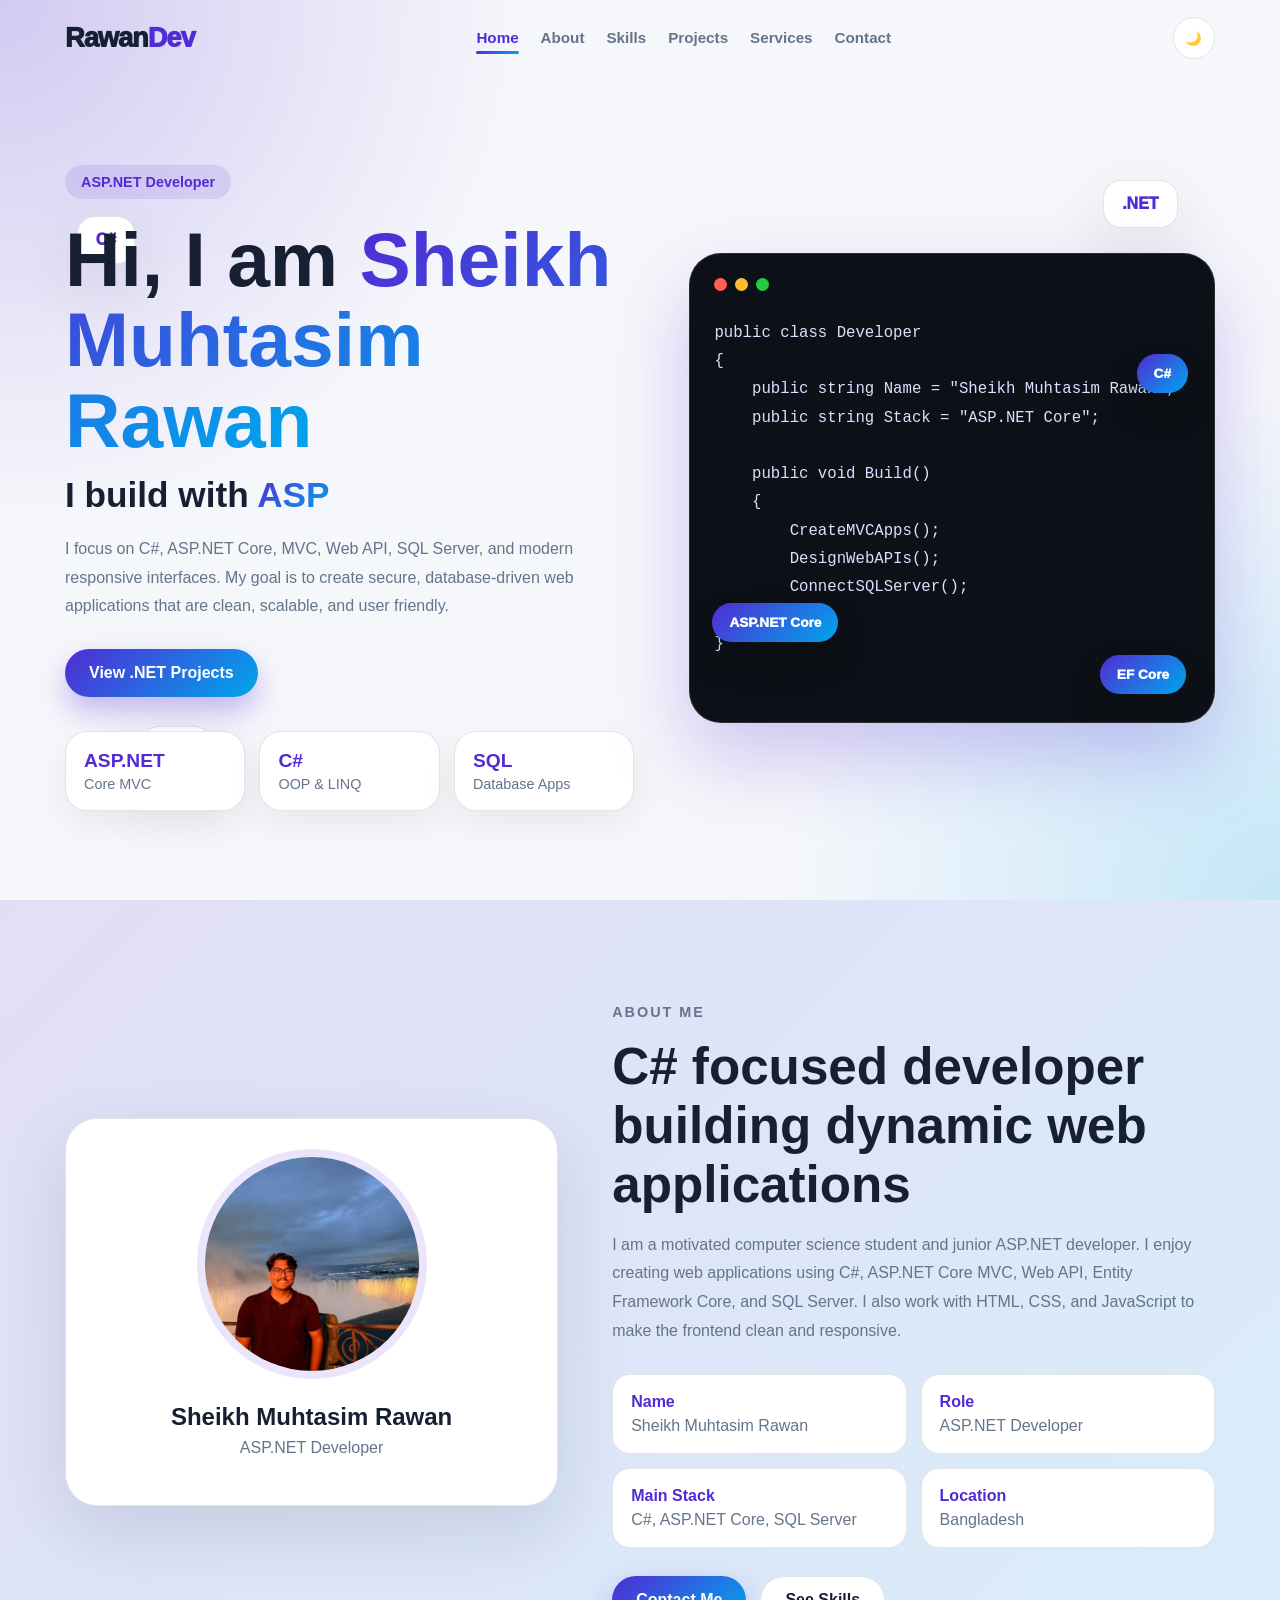
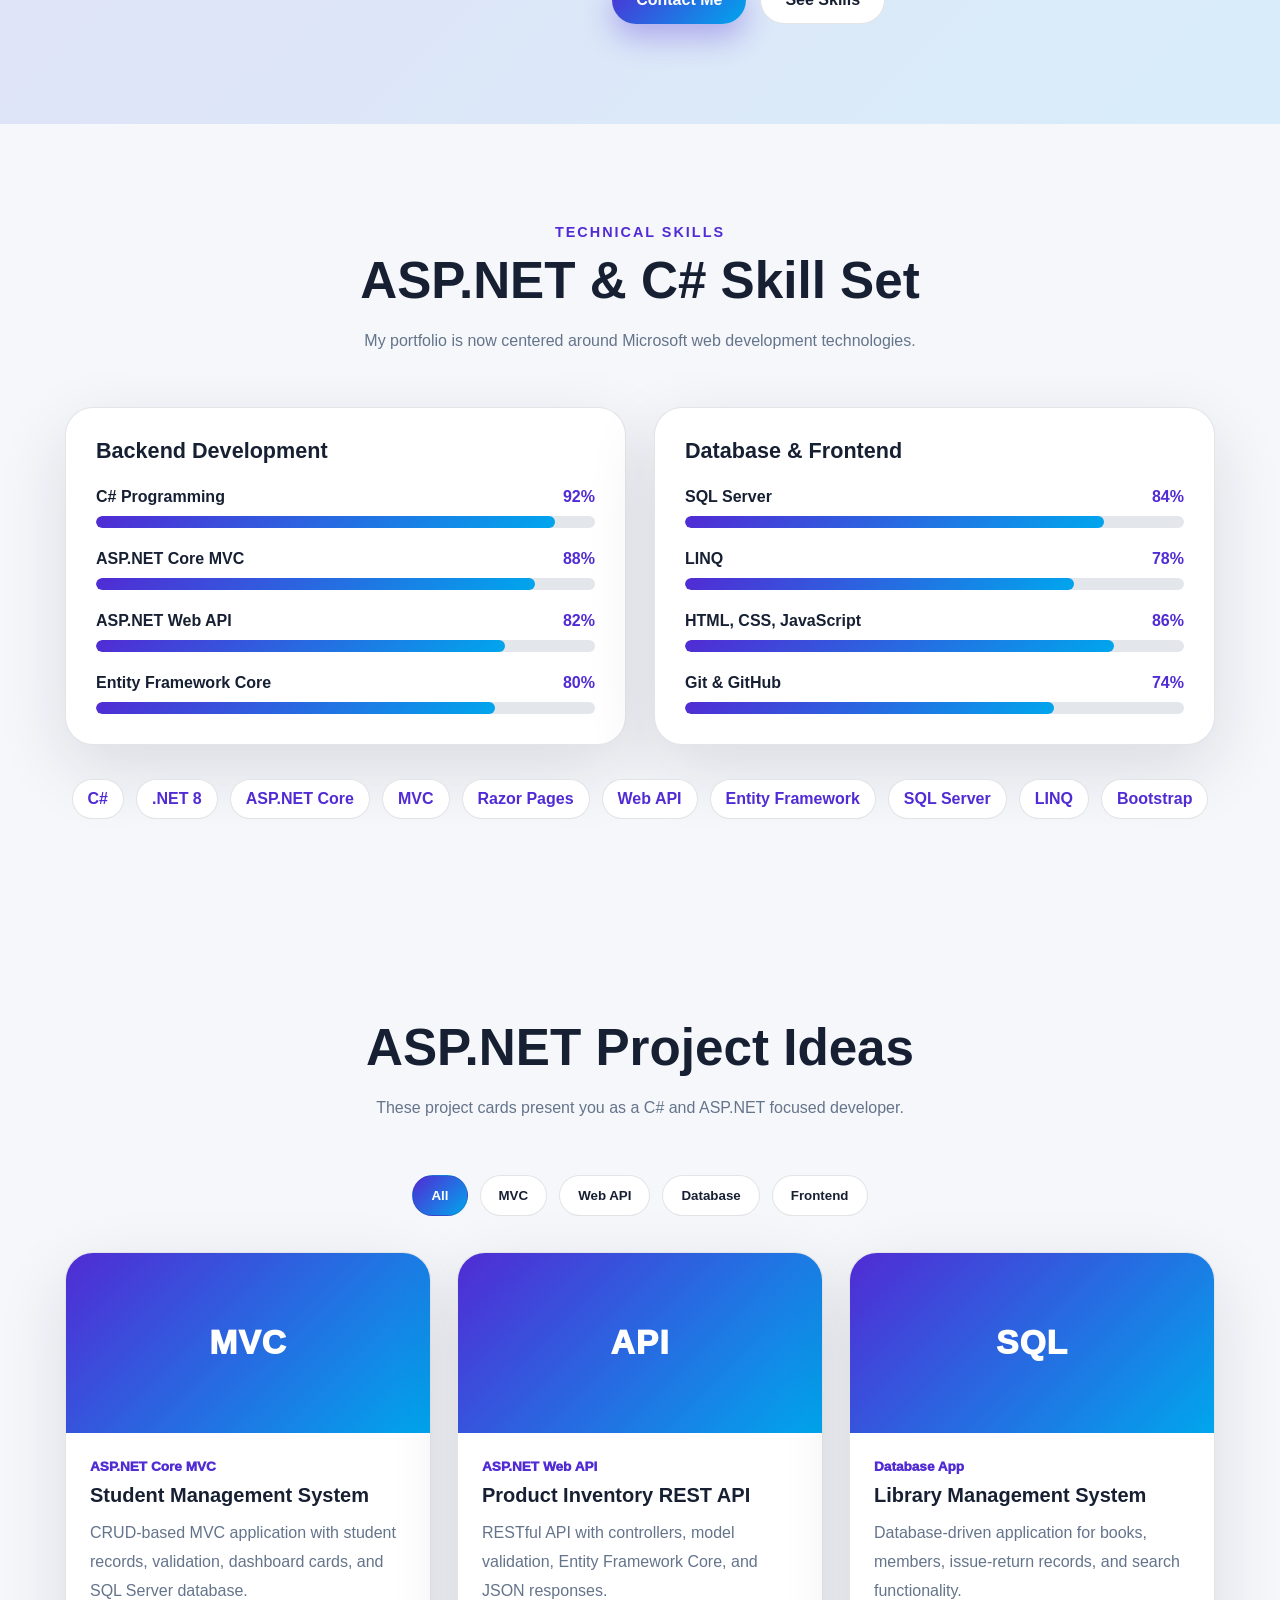
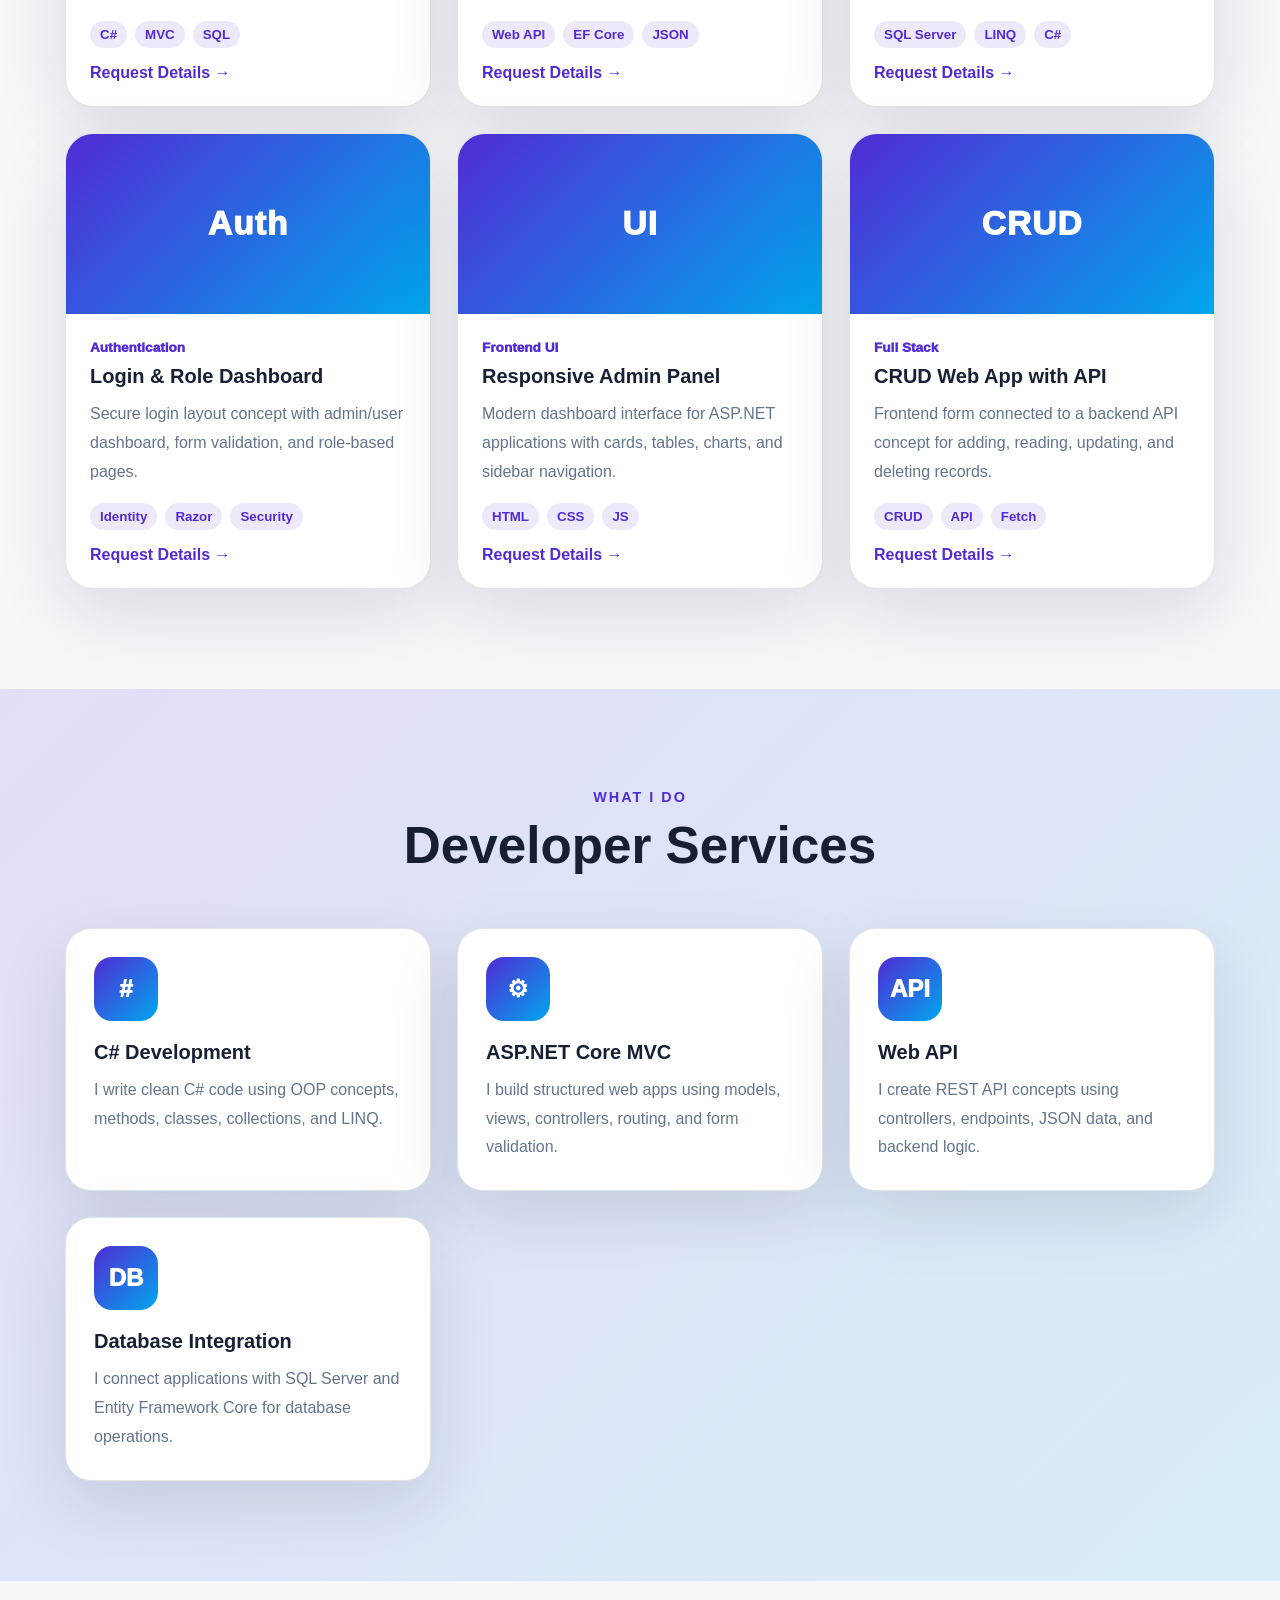
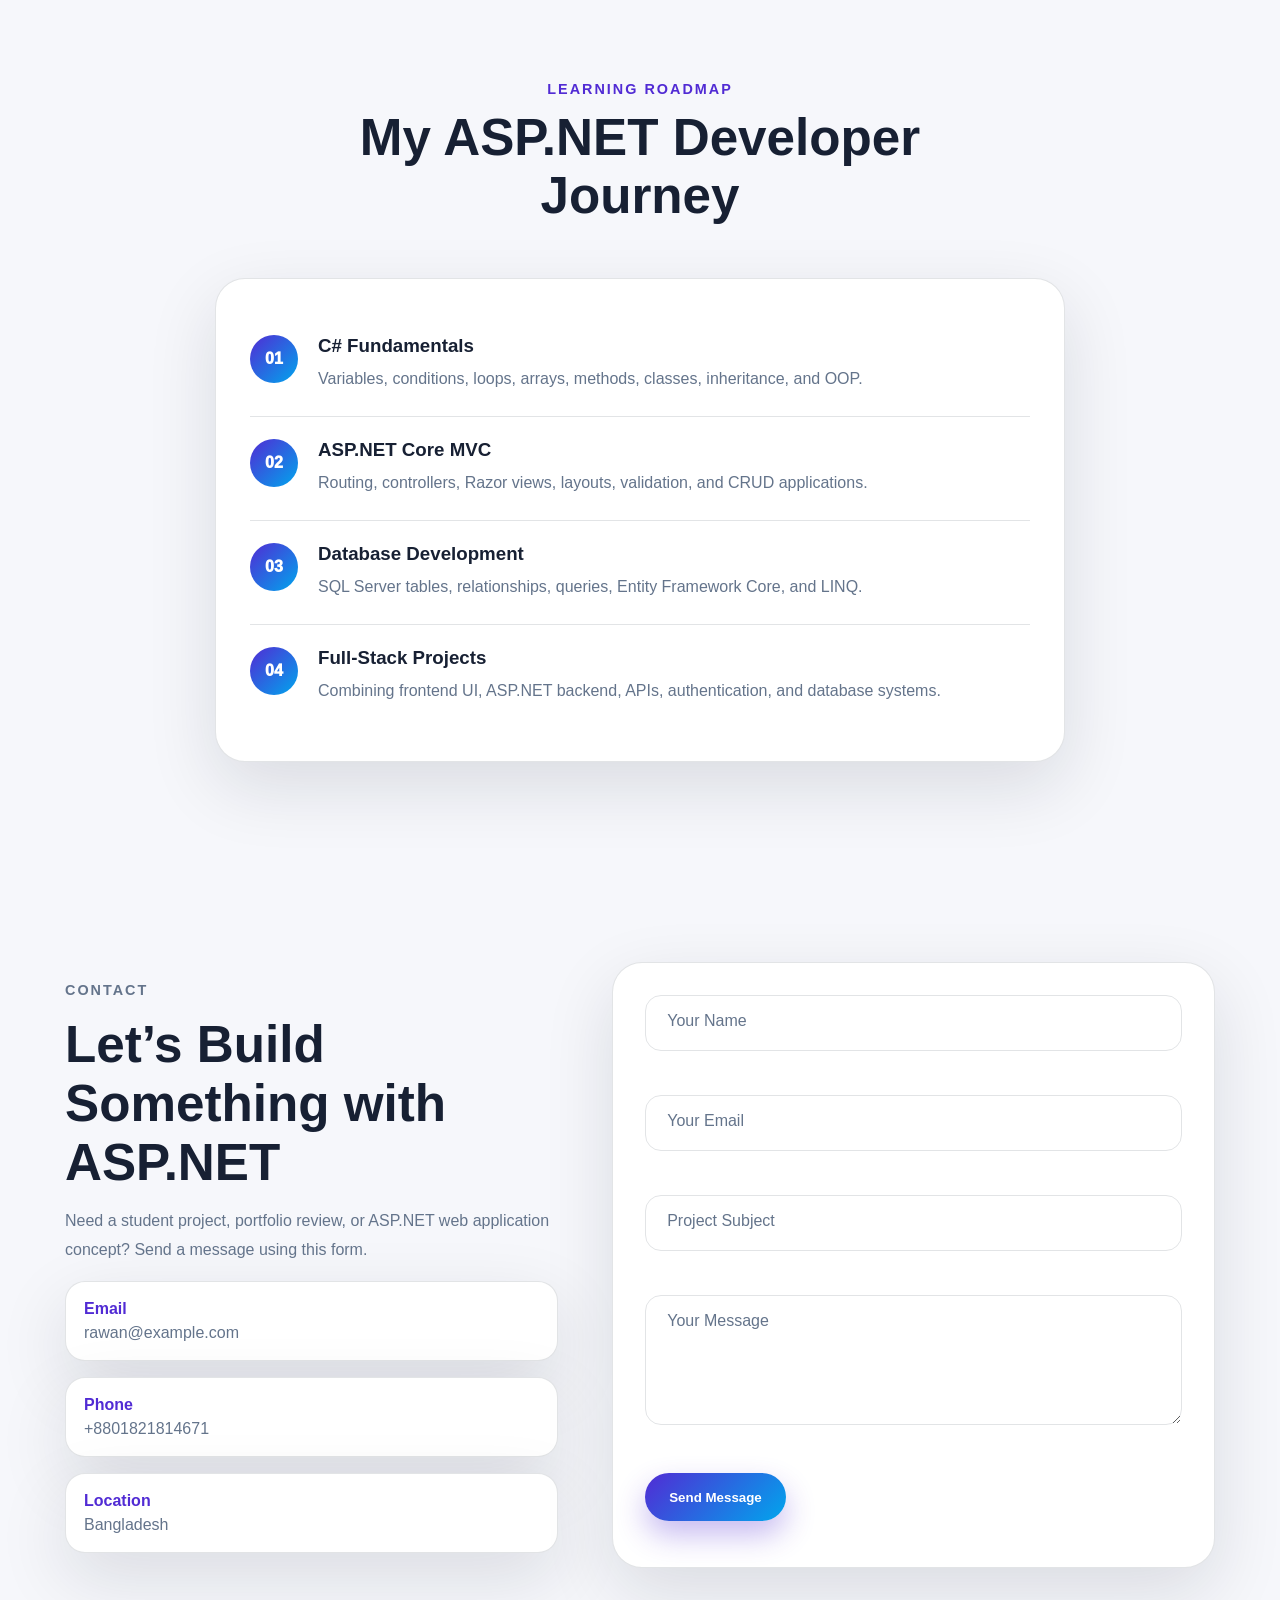
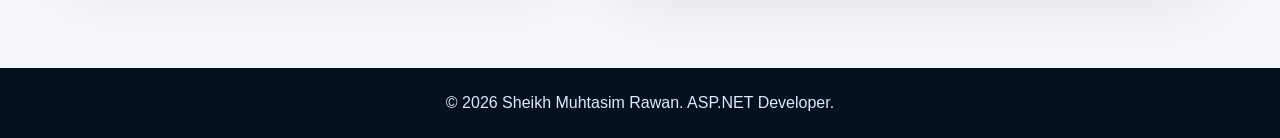
==== index.html @ 6dae8ff4 "Add files via upload Sample portfolio for business communication course" ====
<!DOCTYPE html>
<html lang="en">
<head>
    <meta charset="UTF-8">
    <meta name="viewport" content="width=device-width, initial-scale=1.0">
    <meta name="description" content="Sheikh Muhtasim Rawan - ASP.NET Developer e-portfolio focused on C#, ASP.NET Core, MVC, Web API, SQL Server, and full-stack web development.">
    <title>Sheikh Muhtasim Rawan | ASP.NET Developer</title>
    <link rel="stylesheet" href="style.css">
</head>
<body>
    <div class="preloader" id="preloader">
        <div class="loader"></div>
    </div>

    <header class="header" id="header">
        <nav class="navbar">
            <a href="index.html#home" class="logo">Rawan<span>Dev</span></a>

            <ul class="nav-menu" id="nav-menu">
                <li><a href="index.html#home" class="nav-link active">Home</a></li>
                <li><a href="index.html#about" class="nav-link">About</a></li>
                <li><a href="index.html#skills" class="nav-link">Skills</a></li>
                <li><a href="index.html#projects" class="nav-link">Projects</a></li>
                <li><a href="index.html#services" class="nav-link">Services</a></li>
                <!--<li><a href="profile.html" class="nav-link">Image Page</a></li>-->
                <li><a href="index.html#contact" class="nav-link">Contact</a></li>
            </ul>

            <div class="nav-actions">
                <button class="theme-btn" id="theme-btn" aria-label="Toggle dark mode">🌙</button>
                <button class="hamburger" id="hamburger" aria-label="Open menu">
                    <span></span>
                    <span></span>
                    <span></span>
                </button>
            </div>
        </nav>
    </header>

    <main>
        <section class="hero" id="home">
            <div class="code-orbit orbit-one">C#</div>
            <div class="code-orbit orbit-two">.NET</div>
            <div class="code-orbit orbit-three">SQL</div>

            <div class="container hero-container">
                <div class="hero-text reveal">
                    <p class="tagline">ASP.NET Developer</p>
                    <h1>Hi, I am <span>Sheikh Muhtasim Rawan</span></h1>
                    <h2>I build with <span id="typing-text"></span></h2>
                    <p class="hero-description">
                        I focus on C#, ASP.NET Core, MVC, Web API, SQL Server, and modern responsive interfaces.
                        My goal is to create secure, database-driven web applications that are clean, scalable, and user friendly.
                    </p>

                    <div class="hero-buttons">
                        <a href="#projects" class="btn primary-btn">View .NET Projects</a>
                        <!--<a href="profile.html" class="btn secondary-btn">See My Image Page</a>-->
                    </div>

                    <div class="developer-stats">
                        <div>
                            <strong>ASP.NET</strong>
                            <span>Core MVC</span>
                        </div>
                        <div>
                            <strong>C#</strong>
                            <span>OOP & LINQ</span>
                        </div>
                        <div>
                            <strong>SQL</strong>
                            <span>Database Apps</span>
                        </div>
                    </div>
                </div>

                <div class="hero-image reveal">
                    <div class="terminal-card">
                        <div class="terminal-top">
                            <span></span><span></span><span></span>
                        </div>
                        <pre><code>public class Developer
{
    public string Name = "Sheikh Muhtasim Rawan";
    public string Stack = "ASP.NET Core";

    public void Build()
    {
        CreateMVCApps();
        DesignWebAPIs();
        ConnectSQLServer();
    }
}</code></pre>
                        <div class="floating-card card-csharp">C#</div>
                        <div class="floating-card card-asp">ASP.NET Core</div>
                        <div class="floating-card card-ef">EF Core</div>
                    </div>
                </div>
            </div>
        </section>

        <section class="section about-section" id="about">
            <div class="container about-container">
                <div class="about-visual reveal">
                    <div class="profile-preview-card">
                        <img src="pp.jpg" alt="Sheikh Muhtasim Rawan profile placeholder">
                        <h3>Sheikh Muhtasim Rawan</h3>
                        <p>ASP.NET Developer</p>
                    </div>
                </div>

                <div class="about-text reveal">
                    <p class="section-subtitle">About Me</p>
                    <h2 class="section-title">C# focused developer building dynamic web applications</h2>
                    <p>
                        I am a motivated computer science student and junior ASP.NET developer. I enjoy creating web applications using
                        C#, ASP.NET Core MVC, Web API, Entity Framework Core, and SQL Server. I also work with HTML, CSS, and JavaScript
                        to make the frontend clean and responsive.
                    </p>

                    <div class="info-grid">
                        <div>
                            <strong>Name</strong>
                            <span>Sheikh Muhtasim Rawan</span>
                        </div>
                        <div>
                            <strong>Role</strong>
                            <span>ASP.NET Developer</span>
                        </div>
                        <div>
                            <strong>Main Stack</strong>
                            <span>C#, ASP.NET Core, SQL Server</span>
                        </div>
                        <div>
                            <strong>Location</strong>
                            <span>Bangladesh</span>
                        </div>
                    </div>

                    <div class="about-buttons">
                        <a href="#contact" class="btn primary-btn">Contact Me</a>
                        <a href="#skills" class="btn secondary-btn">See Skills</a>
                    </div>
                </div>
            </div>
        </section>

        <section class="section skills-section" id="skills">
            <div class="container">
                <div class="section-header reveal">
                    <p class="section-subtitle">Technical Skills</p>
                    <h2 class="section-title">ASP.NET & C# Skill Set</h2>
                    <p class="section-intro">My portfolio is now centered around Microsoft web development technologies.</p>
                </div>

                <div class="skills-layout">
                    <div class="skill-column reveal">
                        <h3>Backend Development</h3>

                        <div class="skill-box">
                            <div class="skill-info"><span>C# Programming</span><span>92%</span></div>
                            <div class="progress-bar"><div class="progress" data-width="92"></div></div>
                        </div>

                        <div class="skill-box">
                            <div class="skill-info"><span>ASP.NET Core MVC</span><span>88%</span></div>
                            <div class="progress-bar"><div class="progress" data-width="88"></div></div>
                        </div>

                        <div class="skill-box">
                            <div class="skill-info"><span>ASP.NET Web API</span><span>82%</span></div>
                            <div class="progress-bar"><div class="progress" data-width="82"></div></div>
                        </div>

                        <div class="skill-box">
                            <div class="skill-info"><span>Entity Framework Core</span><span>80%</span></div>
                            <div class="progress-bar"><div class="progress" data-width="80"></div></div>
                        </div>
                    </div>

                    <div class="skill-column reveal">
                        <h3>Database & Frontend</h3>

                        <div class="skill-box">
                            <div class="skill-info"><span>SQL Server</span><span>84%</span></div>
                            <div class="progress-bar"><div class="progress" data-width="84"></div></div>
                        </div>

                        <div class="skill-box">
                            <div class="skill-info"><span>LINQ</span><span>78%</span></div>
                            <div class="progress-bar"><div class="progress" data-width="78"></div></div>
                        </div>

                        <div class="skill-box">
                            <div class="skill-info"><span>HTML, CSS, JavaScript</span><span>86%</span></div>
                            <div class="progress-bar"><div class="progress" data-width="86"></div></div>
                        </div>

                        <div class="skill-box">
                            <div class="skill-info"><span>Git & GitHub</span><span>74%</span></div>
                            <div class="progress-bar"><div class="progress" data-width="74"></div></div>
                        </div>
                    </div>
                </div>

                <div class="tech-tags reveal">
                    <span>C#</span>
                    <span>.NET 8</span>
                    <span>ASP.NET Core</span>
                    <span>MVC</span>
                    <span>Razor Pages</span>
                    <span>Web API</span>
                    <span>Entity Framework</span>
                    <span>SQL Server</span>
                    <span>LINQ</span>
                    <span>Bootstrap</span>
                </div>
            </div>
        </section>

        <section class="section projects-section" id="projects">
            <div class="container">
                <div class="section-header reveal">
                    <!--<p class="section-subtitle">Portfolio</p>-->
                    <h2 class="section-title">ASP.NET Project Ideas</h2>
                    <p class="section-intro">These project cards present you as a C# and ASP.NET focused developer.</p>
                </div>

                <div class="filter-buttons reveal">
                    <button class="filter-btn active" data-filter="all">All</button>
                    <button class="filter-btn" data-filter="mvc">MVC</button>
                    <button class="filter-btn" data-filter="api">Web API</button>
                    <button class="filter-btn" data-filter="database">Database</button>
                    <button class="filter-btn" data-filter="frontend">Frontend</button>
                </div>

                <div class="projects-grid">
                    <article class="project-card reveal" data-category="mvc">
                        <div class="project-image">MVC</div>
                        <div class="project-content">
                            <span>ASP.NET Core MVC</span>
                            <h3>Student Management System</h3>
                            <p>CRUD-based MVC application with student records, validation, dashboard cards, and SQL Server database.</p>
                            <div class="project-tags"><small>C#</small><small>MVC</small><small>SQL</small></div>
                            <a href="#contact">Request Details →</a>
                        </div>
                    </article>

                    <article class="project-card reveal" data-category="api">
                        <div class="project-image">API</div>
                        <div class="project-content">
                            <span>ASP.NET Web API</span>
                            <h3>Product Inventory REST API</h3>
                            <p>RESTful API with controllers, model validation, Entity Framework Core, and JSON responses.</p>
                            <div class="project-tags"><small>Web API</small><small>EF Core</small><small>JSON</small></div>
                            <a href="#contact">Request Details →</a>
                        </div>
                    </article>

                    <article class="project-card reveal" data-category="database">
                        <div class="project-image">SQL</div>
                        <div class="project-content">
                            <span>Database App</span>
                            <h3>Library Management System</h3>
                            <p>Database-driven application for books, members, issue-return records, and search functionality.</p>
                            <div class="project-tags"><small>SQL Server</small><small>LINQ</small><small>C#</small></div>
                            <a href="#contact">Request Details →</a>
                        </div>
                    </article>

                    <article class="project-card reveal" data-category="mvc">
                        <div class="project-image">Auth</div>
                        <div class="project-content">
                            <span>Authentication</span>
                            <h3>Login & Role Dashboard</h3>
                            <p>Secure login layout concept with admin/user dashboard, form validation, and role-based pages.</p>
                            <div class="project-tags"><small>Identity</small><small>Razor</small><small>Security</small></div>
                            <a href="#contact">Request Details →</a>
                        </div>
                    </article>

                    <article class="project-card reveal" data-category="frontend">
                        <div class="project-image">UI</div>
                        <div class="project-content">
                            <span>Frontend UI</span>
                            <h3>Responsive Admin Panel</h3>
                            <p>Modern dashboard interface for ASP.NET applications with cards, tables, charts, and sidebar navigation.</p>
                            <div class="project-tags"><small>HTML</small><small>CSS</small><small>JS</small></div>
                            <a href="#contact">Request Details →</a>
                        </div>
                    </article>

                    <article class="project-card reveal" data-category="api">
                        <div class="project-image">CRUD</div>
                        <div class="project-content">
                            <span>Full Stack</span>
                            <h3>CRUD Web App with API</h3>
                            <p>Frontend form connected to a backend API concept for adding, reading, updating, and deleting records.</p>
                            <div class="project-tags"><small>CRUD</small><small>API</small><small>Fetch</small></div>
                            <a href="#contact">Request Details →</a>
                        </div>
                    </article>
                </div>
            </div>
        </section>

        <section class="section services-section" id="services">
            <div class="container">
                <div class="section-header reveal">
                    <p class="section-subtitle">What I Do</p>
                    <h2 class="section-title">Developer Services</h2>
                </div>

                <div class="services-grid">
                    <div class="service-card reveal">
                        <div class="service-icon">#</div>
                        <h3>C# Development</h3>
                        <p>I write clean C# code using OOP concepts, methods, classes, collections, and LINQ.</p>
                    </div>

                    <div class="service-card reveal">
                        <div class="service-icon">⚙</div>
                        <h3>ASP.NET Core MVC</h3>
                        <p>I build structured web apps using models, views, controllers, routing, and form validation.</p>
                    </div>

                    <div class="service-card reveal">
                        <div class="service-icon">API</div>
                        <h3>Web API</h3>
                        <p>I create REST API concepts using controllers, endpoints, JSON data, and backend logic.</p>
                    </div>

                    <div class="service-card reveal">
                        <div class="service-icon">DB</div>
                        <h3>Database Integration</h3>
                        <p>I connect applications with SQL Server and Entity Framework Core for database operations.</p>
                    </div>
                </div>
            </div>
        </section>

        <section class="section timeline-section">
            <div class="container">
                <div class="section-header reveal">
                    <p class="section-subtitle">Learning Roadmap</p>
                    <h2 class="section-title">My ASP.NET Developer Journey</h2>
                </div>

                <div class="timeline reveal">
                    <div class="timeline-item">
                        <span>01</span>
                        <div>
                            <h3>C# Fundamentals</h3>
                            <p>Variables, conditions, loops, arrays, methods, classes, inheritance, and OOP.</p>
                        </div>
                    </div>
                    <div class="timeline-item">
                        <span>02</span>
                        <div>
                            <h3>ASP.NET Core MVC</h3>
                            <p>Routing, controllers, Razor views, layouts, validation, and CRUD applications.</p>
                        </div>
                    </div>
                    <div class="timeline-item">
                        <span>03</span>
                        <div>
                            <h3>Database Development</h3>
                            <p>SQL Server tables, relationships, queries, Entity Framework Core, and LINQ.</p>
                        </div>
                    </div>
                    <div class="timeline-item">
                        <span>04</span>
                        <div>
                            <h3>Full-Stack Projects</h3>
                            <p>Combining frontend UI, ASP.NET backend, APIs, authentication, and database systems.</p>
                        </div>
                    </div>
                </div>
            </div>
        </section>

        <section class="section contact-section" id="contact">
            <div class="container contact-container">
                <div class="contact-info reveal">
                    <p class="section-subtitle">Contact</p>
                    <h2 class="section-title">Let’s Build Something with ASP.NET</h2>
                    <p>
                        Need a student project, portfolio review, or ASP.NET web application concept? Send a message using this form.
                    </p>

                    <div class="contact-card">
                        <strong>Email</strong>
                        <span>rawan@example.com</span>
                    </div>
                    <div class="contact-card">
                        <strong>Phone</strong>
                        <span>+8801821814671</span>
                    </div>
                    <div class="contact-card">
                        <strong>Location</strong>
                        <span>Bangladesh</span>
                    </div>
                </div>

                <form class="contact-form reveal" id="contact-form">
                    <div class="input-group">
                        <input type="text" id="name" required>
                        <label for="name">Your Name</label>
                        <small></small>
                    </div>

                    <div class="input-group">
                        <input type="email" id="email" required>
                        <label for="email">Your Email</label>
                        <small></small>
                    </div>

                    <div class="input-group">
                        <input type="text" id="subject" required>
                        <label for="subject">Project Subject</label>
                        <small></small>
                    </div>

                    <div class="input-group">
                        <textarea id="message" required></textarea>
                        <label for="message">Your Message</label>
                        <small></small>
                    </div>

                    <button type="submit" class="btn primary-btn">Send Message</button>
                    <p class="form-status" id="form-status"></p>
                </form>
            </div>
        </section>
    </main>

    <footer class="footer">
        <p>© 2026 Sheikh Muhtasim Rawan. ASP.NET Developer.</p>
    </footer>

    <button class="back-to-top" id="back-to-top" aria-label="Back to top">↑</button>

    <script src="script.js"></script>
</body>
</html>
---- style.css ----
:root {
    --primary: #512bd4;
    --primary-dark: #3d1f9e;
    --secondary: #00a6ed;
    --accent: #21d4a3;
    --bg: #f6f7fb;
    --card-bg: #ffffff;
    --text: #172033;
    --muted: #64748b;
    --border: rgba(23, 32, 51, 0.12);
    --shadow: 0 24px 70px rgba(15, 23, 42, 0.12);
    --gradient: linear-gradient(135deg, var(--primary), var(--secondary));
    --soft-gradient: linear-gradient(135deg, rgba(81, 43, 212, 0.12), rgba(0, 166, 237, 0.12));
}

body.dark {
    --bg: #0b1120;
    --card-bg: #111827;
    --text: #e5eefc;
    --muted: #9fb0c8;
    --border: rgba(255, 255, 255, 0.12);
    --shadow: 0 24px 70px rgba(0, 0, 0, 0.35);
    --soft-gradient: linear-gradient(135deg, rgba(81, 43, 212, 0.22), rgba(0, 166, 237, 0.18));
}

* {
    margin: 0;
    padding: 0;
    box-sizing: border-box;
}

html {
    scroll-behavior: smooth;
}

body {
    font-family: Arial, Helvetica, sans-serif;
    background: var(--bg);
    color: var(--text);
    overflow-x: hidden;
    transition: background 0.3s ease, color 0.3s ease;
}

a {
    color: inherit;
    text-decoration: none;
}

ul {
    list-style: none;
}

img {
    display: block;
    max-width: 100%;
}

.container {
    width: min(1150px, 92%);
    margin: auto;
}

.section {
    padding: 100px 0;
}

.section-header {
    max-width: 760px;
    margin: 0 auto 52px;
    text-align: center;
}

.section-subtitle {
    color: var(--primary);
    font-size: 0.9rem;
    font-weight: 900;
    letter-spacing: 2px;
    margin-bottom: 12px;
    text-transform: uppercase;
}

.section-title {
    font-size: clamp(2rem, 4vw, 3.2rem);
    line-height: 1.15;
    margin-bottom: 16px;
}

.section-intro {
    color: var(--muted);
    line-height: 1.8;
}

.btn {
    border: none;
    border-radius: 999px;
    cursor: pointer;
    display: inline-flex;
    align-items: center;
    justify-content: center;
    font-weight: 800;
    min-height: 48px;
    padding: 14px 24px;
    transition: 0.28s ease;
}

.primary-btn {
    background: var(--gradient);
    color: #ffffff;
    box-shadow: 0 14px 30px rgba(81, 43, 212, 0.32);
}

.primary-btn:hover,
.secondary-btn:hover {
    transform: translateY(-4px);
}

.secondary-btn {
    background: var(--card-bg);
    border: 1px solid var(--border);
    color: var(--text);
}

/* Preloader */
.preloader {
    background: var(--bg);
    display: grid;
    inset: 0;
    place-items: center;
    position: fixed;
    z-index: 9999;
}

.preloader.hide {
    opacity: 0;
    pointer-events: none;
    transition: 0.5s ease;
}

.loader {
    animation: spin 1s linear infinite;
    border: 5px solid var(--border);
    border-radius: 50%;
    border-top-color: var(--primary);
    height: 56px;
    width: 56px;
}

@keyframes spin {
    to { transform: rotate(360deg); }
}

/* Header */
.header {
    left: 0;
    position: fixed;
    top: 0;
    transition: 0.3s ease;
    width: 100%;
    z-index: 1000;
}

.header.scrolled {
    background: rgba(255, 255, 255, 0.82);
    backdrop-filter: blur(18px);
    box-shadow: 0 10px 35px rgba(15, 23, 42, 0.08);
}

body.dark .header.scrolled {
    background: rgba(11, 17, 32, 0.84);
}

.navbar {
    align-items: center;
    display: flex;
    height: 76px;
    justify-content: space-between;
    margin: auto;
    width: min(1150px, 92%);
}

.logo {
    font-size: 1.7rem;
    font-weight: 950;
    letter-spacing: -1px;
}

.logo span {
    color: var(--primary);
}

.nav-menu {
    align-items: center;
    display: flex;
    gap: 22px;
}

.nav-link {
    color: var(--muted);
    font-size: 0.95rem;
    font-weight: 800;
    position: relative;
}

.nav-link::after {
    background: var(--gradient);
    border-radius: 999px;
    bottom: -8px;
    content: "";
    height: 3px;
    left: 0;
    position: absolute;
    transition: 0.3s ease;
    width: 0;
}

.nav-link:hover,
.nav-link.active {
    color: var(--primary);
}

.nav-link:hover::after,
.nav-link.active::after {
    width: 100%;
}

.nav-actions {
    align-items: center;
    display: flex;
    gap: 12px;
}

.theme-btn,
.hamburger {
    background: var(--card-bg);
    border: 1px solid var(--border);
    border-radius: 50%;
    color: var(--text);
    cursor: pointer;
    height: 42px;
    width: 42px;
}

.hamburger {
    align-items: center;
    display: none;
    flex-direction: column;
    gap: 5px;
    justify-content: center;
}

.hamburger span {
    background: var(--text);
    border-radius: 999px;
    height: 2px;
    transition: 0.3s ease;
    width: 20px;
}

.hamburger.active span:nth-child(1) {
    transform: rotate(45deg) translate(5px, 5px);
}

.hamburger.active span:nth-child(2) {
    opacity: 0;
}

.hamburger.active span:nth-child(3) {
    transform: rotate(-45deg) translate(5px, -5px);
}

/* Hero */
.hero {
    align-items: center;
    display: flex;
    min-height: 100vh;
    overflow: hidden;
    padding-top: 76px;
    position: relative;
}

.hero::before {
    background: radial-gradient(circle at top left, rgba(81, 43, 212, 0.22), transparent 34%),
                radial-gradient(circle at bottom right, rgba(0, 166, 237, 0.2), transparent 32%);
    content: "";
    inset: 0;
    position: absolute;
    z-index: -2;
}

.code-orbit {
    animation: float 5s ease-in-out infinite;
    background: var(--card-bg);
    border: 1px solid var(--border);
    border-radius: 18px;
    box-shadow: var(--shadow);
    color: var(--primary);
    font-weight: 950;
    padding: 14px 18px;
    position: absolute;
}

.orbit-one {
    left: 6%;
    top: 24%;
}

.orbit-two {
    right: 8%;
    top: 20%;
    animation-delay: 0.7s;
}

.orbit-three {
    bottom: 14%;
    left: 11%;
    animation-delay: 1.2s;
}

@keyframes float {
    0%, 100% { transform: translateY(0); }
    50% { transform: translateY(-24px); }
}

.hero-container {
    align-items: center;
    display: grid;
    gap: 55px;
    grid-template-columns: 1.04fr 0.96fr;
}

.tagline {
    background: rgba(81, 43, 212, 0.12);
    border-radius: 999px;
    color: var(--primary);
    display: inline-block;
    font-size: 0.9rem;
    font-weight: 900;
    margin-bottom: 20px;
    padding: 9px 16px;
}

.hero h1 {
    font-size: clamp(2.45rem, 6vw, 4.8rem);
    line-height: 1.05;
    margin-bottom: 14px;
}

.hero h1 span,
.hero h2 span,
.profile-page-text h1 span {
    background: var(--gradient);
    -webkit-background-clip: text;
    background-clip: text;
    color: transparent;
}

.hero h2 {
    font-size: clamp(1.4rem, 3vw, 2.2rem);
    margin-bottom: 20px;
}

.hero-description,
.about-text p,
.profile-page-text p,
.service-card p,
.project-content p,
.identity-card p,
.timeline-item p,
.contact-info p {
    color: var(--muted);
    line-height: 1.8;
}

.hero-description {
    margin-bottom: 28px;
    max-width: 640px;
}

.hero-buttons,
.about-buttons {
    display: flex;
    flex-wrap: wrap;
    gap: 14px;
}

.developer-stats {
    display: grid;
    gap: 14px;
    grid-template-columns: repeat(3, 1fr);
    margin-top: 34px;
    max-width: 630px;
}

.developer-stats div {
    background: var(--card-bg);
    border: 1px solid var(--border);
    border-radius: 22px;
    box-shadow: 0 14px 35px rgba(15, 23, 42, 0.06);
    padding: 18px;
}

.developer-stats strong,
.developer-stats span {
    display: block;
}

.developer-stats strong {
    color: var(--primary);
    font-size: 1.2rem;
    margin-bottom: 4px;
}

.developer-stats span {
    color: var(--muted);
    font-size: 0.9rem;
}

.terminal-card {
    background: #0d1117;
    border: 1px solid rgba(255, 255, 255, 0.12);
    border-radius: 32px;
    box-shadow: 0 34px 80px rgba(81, 43, 212, 0.25);
    min-height: 470px;
    overflow: hidden;
    padding: 24px;
    position: relative;
}

.terminal-top {
    display: flex;
    gap: 8px;
    margin-bottom: 28px;
}

.terminal-top span {
    border-radius: 50%;
    height: 13px;
    width: 13px;
}

.terminal-top span:nth-child(1) { background: #ff5f56; }
.terminal-top span:nth-child(2) { background: #ffbd2e; }
.terminal-top span:nth-child(3) { background: #27c93f; }

.terminal-card pre {
    color: #d6e2ff;
    font-size: clamp(0.78rem, 1.5vw, 0.98rem);
    line-height: 1.8;
    white-space: pre-wrap;
}

.floating-card {
    animation: float 4s ease-in-out infinite;
    background: var(--gradient);
    border-radius: 999px;
    box-shadow: 0 18px 35px rgba(0, 0, 0, 0.2);
    color: #ffffff;
    font-size: 0.85rem;
    font-weight: 950;
    padding: 12px 17px;
    position: absolute;
}

.card-csharp { right: 26px; top: 100px; }
.card-asp { bottom: 80px; left: 22px; animation-delay: 0.8s; }
.card-ef { bottom: 28px; right: 28px; animation-delay: 1.5s; }

/* About */
.about-section,
.services-section,
.gallery-section {
    background: var(--soft-gradient);
}

.about-container,
.contact-container,
.profile-page-grid {
    align-items: center;
    display: grid;
    gap: 54px;
    grid-template-columns: 0.9fr 1.1fr;
}

.profile-preview-card,
.profile-photo-panel,
.skill-column,
.project-card,
.service-card,
.identity-card,
.contact-form,
.contact-card,
.timeline,
.profile-highlights div {
    background: var(--card-bg);
    border: 1px solid var(--border);
    box-shadow: var(--shadow);
}

.profile-preview-card {
    border-radius: 32px;
    padding: 30px;
    text-align: center;
}

.profile-preview-card img {
    border: 8px solid rgba(81, 43, 212, 0.12);
    border-radius: 50%;
    height: 230px;
    margin: 0 auto 24px;
    object-fit: cover;
    width: 230px;
}

.profile-preview-card h3 {
    font-size: 1.5rem;
    margin-bottom: 8px;
}

.profile-preview-card p {
    color: var(--muted);
    margin-bottom: 18px;
}

.profile-preview-card a {
    color: var(--primary);
    font-weight: 900;
}

.info-grid,
.profile-highlights {
    display: grid;
    gap: 14px;
    grid-template-columns: repeat(2, 1fr);
    margin: 28px 0;
}

.info-grid div,
.profile-highlights div {
    background: var(--card-bg);
    border: 1px solid var(--border);
    border-radius: 18px;
    padding: 18px;
}

.info-grid strong,
.info-grid span,
.profile-highlights strong,
.profile-highlights span {
    display: block;
}

.info-grid strong,
.profile-highlights strong {
    color: var(--primary);
    margin-bottom: 6px;
}

.info-grid span,
.profile-highlights span {
    color: var(--muted);
}

/* Skills */
.skills-layout {
    display: grid;
    gap: 28px;
    grid-template-columns: repeat(2, 1fr);
}

.skill-column {
    border-radius: 28px;
    padding: 30px;
}

.skill-column h3 {
    font-size: 1.35rem;
    margin-bottom: 24px;
}

.skill-box:not(:last-child) {
    margin-bottom: 22px;
}

.skill-info {
    align-items: center;
    display: flex;
    font-weight: 850;
    justify-content: space-between;
    margin-bottom: 10px;
}

.skill-info span:last-child {
    color: var(--primary);
}

.progress-bar {
    background: rgba(100, 116, 139, 0.18);
    border-radius: 999px;
    height: 12px;
    overflow: hidden;
}

.progress {
    background: var(--gradient);
    border-radius: 999px;
    height: 100%;
    transition: width 1.4s ease;
    width: 0;
}

.tech-tags {
    display: flex;
    flex-wrap: wrap;
    gap: 12px;
    justify-content: center;
    margin-top: 34px;
}

.tech-tags span {
    background: var(--card-bg);
    border: 1px solid var(--border);
    border-radius: 999px;
    color: var(--primary);
    font-weight: 900;
    padding: 10px 15px;
}

/* Projects */
.filter-buttons {
    display: flex;
    flex-wrap: wrap;
    gap: 12px;
    justify-content: center;
    margin-bottom: 36px;
}

.filter-btn {
    background: var(--card-bg);
    border: 1px solid var(--border);
    border-radius: 999px;
    color: var(--text);
    cursor: pointer;
    font-weight: 850;
    padding: 12px 18px;
    transition: 0.25s ease;
}

.filter-btn.active,
.filter-btn:hover {
    background: var(--gradient);
    color: #ffffff;
}

.projects-grid,
.services-grid,
.identity-grid {
    display: grid;
    gap: 26px;
    grid-template-columns: repeat(3, 1fr);
}

.project-card {
    border-radius: 28px;
    overflow: hidden;
    transition: 0.28s ease;
}

.project-card:hover,
.service-card:hover,
.identity-card:hover {
    transform: translateY(-8px);
}

.project-card.hide {
    display: none;
}

.project-image {
    align-items: center;
    background: var(--gradient);
    color: #ffffff;
    display: flex;
    font-size: 2.1rem;
    font-weight: 950;
    height: 180px;
    justify-content: center;
    letter-spacing: 1px;
}

.project-content {
    padding: 24px;
}

.project-content span {
    color: var(--primary);
    display: inline-block;
    font-size: 0.85rem;
    font-weight: 950;
    margin-bottom: 10px;
}

.project-content h3 {
    font-size: 1.25rem;
    margin-bottom: 12px;
}

.project-tags {
    display: flex;
    flex-wrap: wrap;
    gap: 8px;
    margin: 16px 0;
}

.project-tags small {
    background: rgba(81, 43, 212, 0.1);
    border-radius: 999px;
    color: var(--primary);
    font-weight: 850;
    padding: 6px 10px;
}

.project-content a {
    color: var(--primary);
    font-weight: 900;
}

/* Services */
.service-card,
.identity-card {
    border-radius: 26px;
    padding: 28px;
    transition: 0.28s ease;
}

.service-icon {
    align-items: center;
    background: var(--gradient);
    border-radius: 18px;
    color: #ffffff;
    display: flex;
    font-size: 1.5rem;
    font-weight: 950;
    height: 64px;
    justify-content: center;
    margin-bottom: 20px;
    width: 64px;
}

.service-card h3,
.identity-card h3 {
    font-size: 1.25rem;
    margin-bottom: 12px;
}

/* Timeline */
.timeline-section {
    background: var(--bg);
}

.timeline {
    border-radius: 30px;
    margin: auto;
    max-width: 850px;
    padding: 34px;
}

.timeline-item {
    display: grid;
    gap: 20px;
    grid-template-columns: auto 1fr;
    padding: 22px 0;
    position: relative;
}

.timeline-item:not(:last-child) {
    border-bottom: 1px solid var(--border);
}

.timeline-item span {
    align-items: center;
    background: var(--gradient);
    border-radius: 50%;
    color: #ffffff;
    display: flex;
    font-weight: 950;
    height: 48px;
    justify-content: center;
    width: 48px;
}

.timeline-item h3 {
    margin-bottom: 8px;
}

/* Contact */
.contact-form {
    border-radius: 30px;
    padding: 32px;
}

.contact-info .section-title {
    margin-bottom: 14px;
}

.contact-card {
    border-radius: 20px;
    margin-top: 16px;
    padding: 18px;
}

.contact-card strong,
.contact-card span {
    display: block;
}

.contact-card strong {
    color: var(--primary);
    margin-bottom: 6px;
}

.contact-card span {
    color: var(--muted);
}

.input-group {
    margin-bottom: 22px;
    position: relative;
}

.input-group input,
.input-group textarea {
    background: transparent;
    border: 1px solid var(--border);
    border-radius: 16px;
    color: var(--text);
    font-size: 1rem;
    outline: none;
    padding: 18px 16px;
    transition: 0.25s ease;
    width: 100%;
}

.input-group textarea {
    min-height: 130px;
    resize: vertical;
}

.input-group label {
    background: var(--card-bg);
    color: var(--muted);
    left: 16px;
    padding: 0 6px;
    pointer-events: none;
    position: absolute;
    top: 17px;
    transition: 0.25s ease;
}

.input-group input:focus,
.input-group textarea:focus {
    border-color: var(--primary);
}

.input-group input:focus + label,
.input-group textarea:focus + label,
.input-group input:valid + label,
.input-group textarea:valid + label {
    color: var(--primary);
    font-size: 0.78rem;
    top: -8px;
}

.input-group small {
    color: #ef4444;
    display: block;
    font-size: 0.8rem;
    margin-top: 6px;
    min-height: 16px;
}

.input-group.success input,
.input-group.success textarea {
    border-color: var(--accent);
}

.input-group.error input,
.input-group.error textarea {
    border-color: #ef4444;
}

.form-status {
    color: var(--accent);
    font-weight: 850;
    margin-top: 14px;
}

/* Profile Image Page */
.page-top {
    padding-top: 135px;
}

.profile-hero {
    min-height: 92vh;
    display: flex;
    align-items: center;
    background: radial-gradient(circle at top left, rgba(81, 43, 212, 0.18), transparent 35%),
                radial-gradient(circle at bottom right, rgba(0, 166, 237, 0.16), transparent 35%);
}

.profile-photo-panel {
    border-radius: 34px;
    padding: 32px;
    text-align: center;
}

.photo-frame {
    border-radius: 34px;
    margin-bottom: 22px;
    overflow: hidden;
    position: relative;
}

.photo-frame::after {
    border: 2px solid rgba(255, 255, 255, 0.45);
    border-radius: 28px;
    content: "";
    inset: 14px;
    pointer-events: none;
    position: absolute;
}

.photo-frame img {
    aspect-ratio: 1 / 1.1;
    height: 100%;
    object-fit: cover;
    width: 100%;
}

.upload-label {
    background: var(--gradient);
    border-radius: 999px;
    color: #ffffff;
    cursor: pointer;
    display: inline-flex;
    font-weight: 900;
    padding: 13px 20px;
}

#image-upload {
    display: none;
}

.image-note {
    color: var(--muted);
    font-size: 0.92rem;
    line-height: 1.7;
    margin-top: 18px;
}

.profile-page-text h1 {
    font-size: clamp(2.2rem, 5vw, 4rem);
    line-height: 1.1;
    margin-bottom: 18px;
}

.identity-card {
    min-height: 180px;
}

/* Footer and Back to Top */
.footer {
    background: #07101f;
    color: #dbeafe;
    padding: 26px 20px;
    text-align: center;
}

.back-to-top {
    background: var(--gradient);
    border: none;
    border-radius: 50%;
    bottom: 26px;
    box-shadow: var(--shadow);
    color: #ffffff;
    cursor: pointer;
    font-size: 1.25rem;
    height: 46px;
    opacity: 0;
    pointer-events: none;
    position: fixed;
    right: 26px;
    transform: translateY(12px);
    transition: 0.3s ease;
    width: 46px;
    z-index: 999;
}

.back-to-top.show {
    opacity: 1;
    pointer-events: auto;
    transform: translateY(0);
}

/* Reveal Animation */
.reveal {
    opacity: 0;
    transform: translateY(34px);
    transition: 0.75s ease;
}

.reveal.show {
    opacity: 1;
    transform: translateY(0);
}

/* Responsive */
@media (max-width: 1050px) {
    .nav-menu {
        gap: 15px;
    }

    .projects-grid,
    .services-grid,
    .identity-grid {
        grid-template-columns: repeat(2, 1fr);
    }
}

@media (max-width: 860px) {
    .hamburger {
        display: flex;
    }

    .nav-menu {
        background: var(--card-bg);
        border: 1px solid var(--border);
        border-radius: 24px;
        box-shadow: var(--shadow);
        flex-direction: column;
        gap: 18px;
        left: 50%;
        opacity: 0;
        padding: 26px;
        pointer-events: none;
        position: absolute;
        top: 86px;
        transform: translateX(-50%) translateY(-12px);
        transition: 0.3s ease;
        width: min(420px, 92%);
    }

    .nav-menu.show {
        opacity: 1;
        pointer-events: auto;
        transform: translateX(-50%) translateY(0);
    }

    .hero-container,
    .about-container,
    .contact-container,
    .profile-page-grid,
    .skills-layout {
        grid-template-columns: 1fr;
    }

    .hero {
        padding: 120px 0 70px;
    }

    .terminal-card {
        min-height: 390px;
    }

    .code-orbit {
        display: none;
    }

    .developer-stats {
        grid-template-columns: 1fr;
    }

    .profile-page-grid {
        padding-bottom: 60px;
    }
}

@media (max-width: 620px) {
    .section {
        padding: 75px 0;
    }

    .navbar {
        height: 68px;
    }

    .logo {
        font-size: 1.45rem;
    }

    .hero-buttons,
    .about-buttons {
        flex-direction: column;
    }

    .btn {
        width: 100%;
    }

    .info-grid,
    .profile-highlights,
    .projects-grid,
    .services-grid,
    .identity-grid {
        grid-template-columns: 1fr;
    }

    .terminal-card,
    .contact-form,
    .timeline,
    .profile-photo-panel {
        border-radius: 22px;
        padding: 22px;
    }

    .terminal-card pre {
        font-size: 0.78rem;
    }

    .floating-card {
        position: static;
        display: inline-flex;
        margin: 10px 8px 0 0;
    }

    .profile-preview-card img {
        height: 190px;
        width: 190px;
    }

    .page-top {
        padding-top: 112px;
    }
}
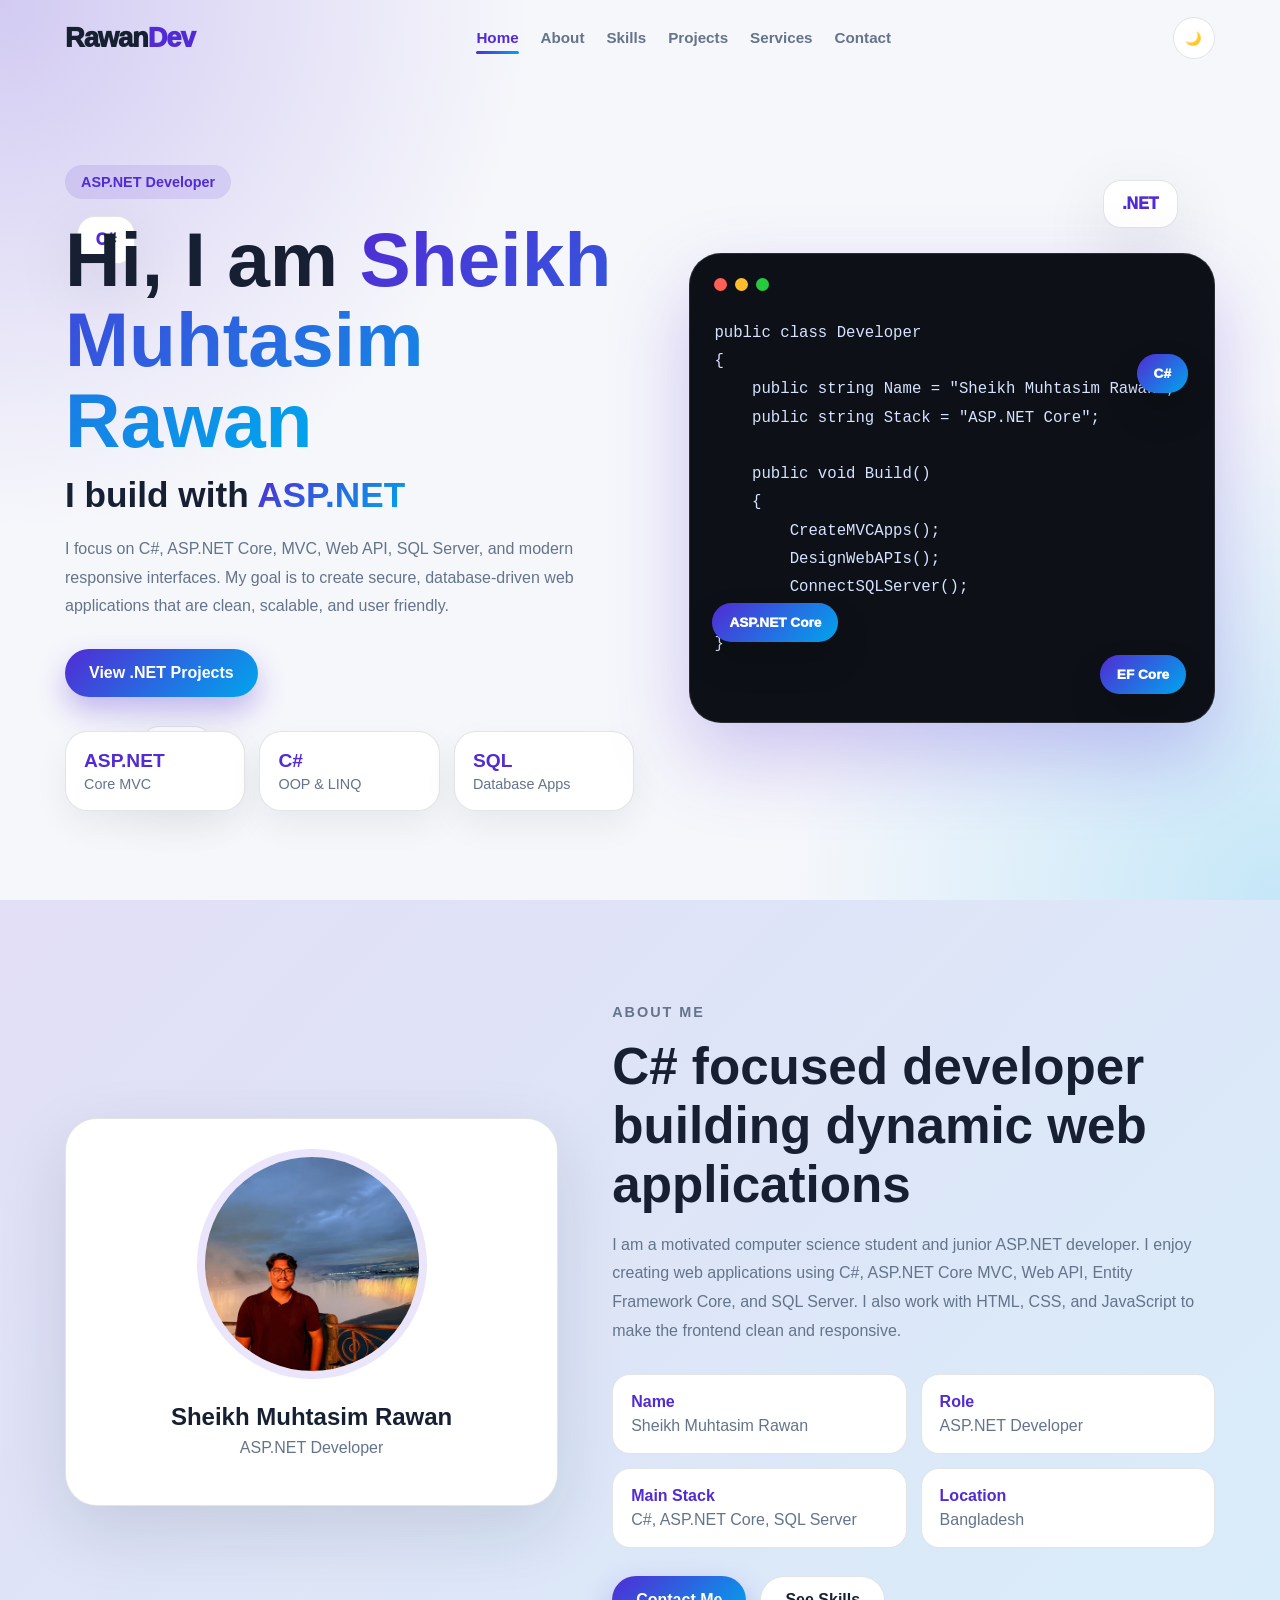
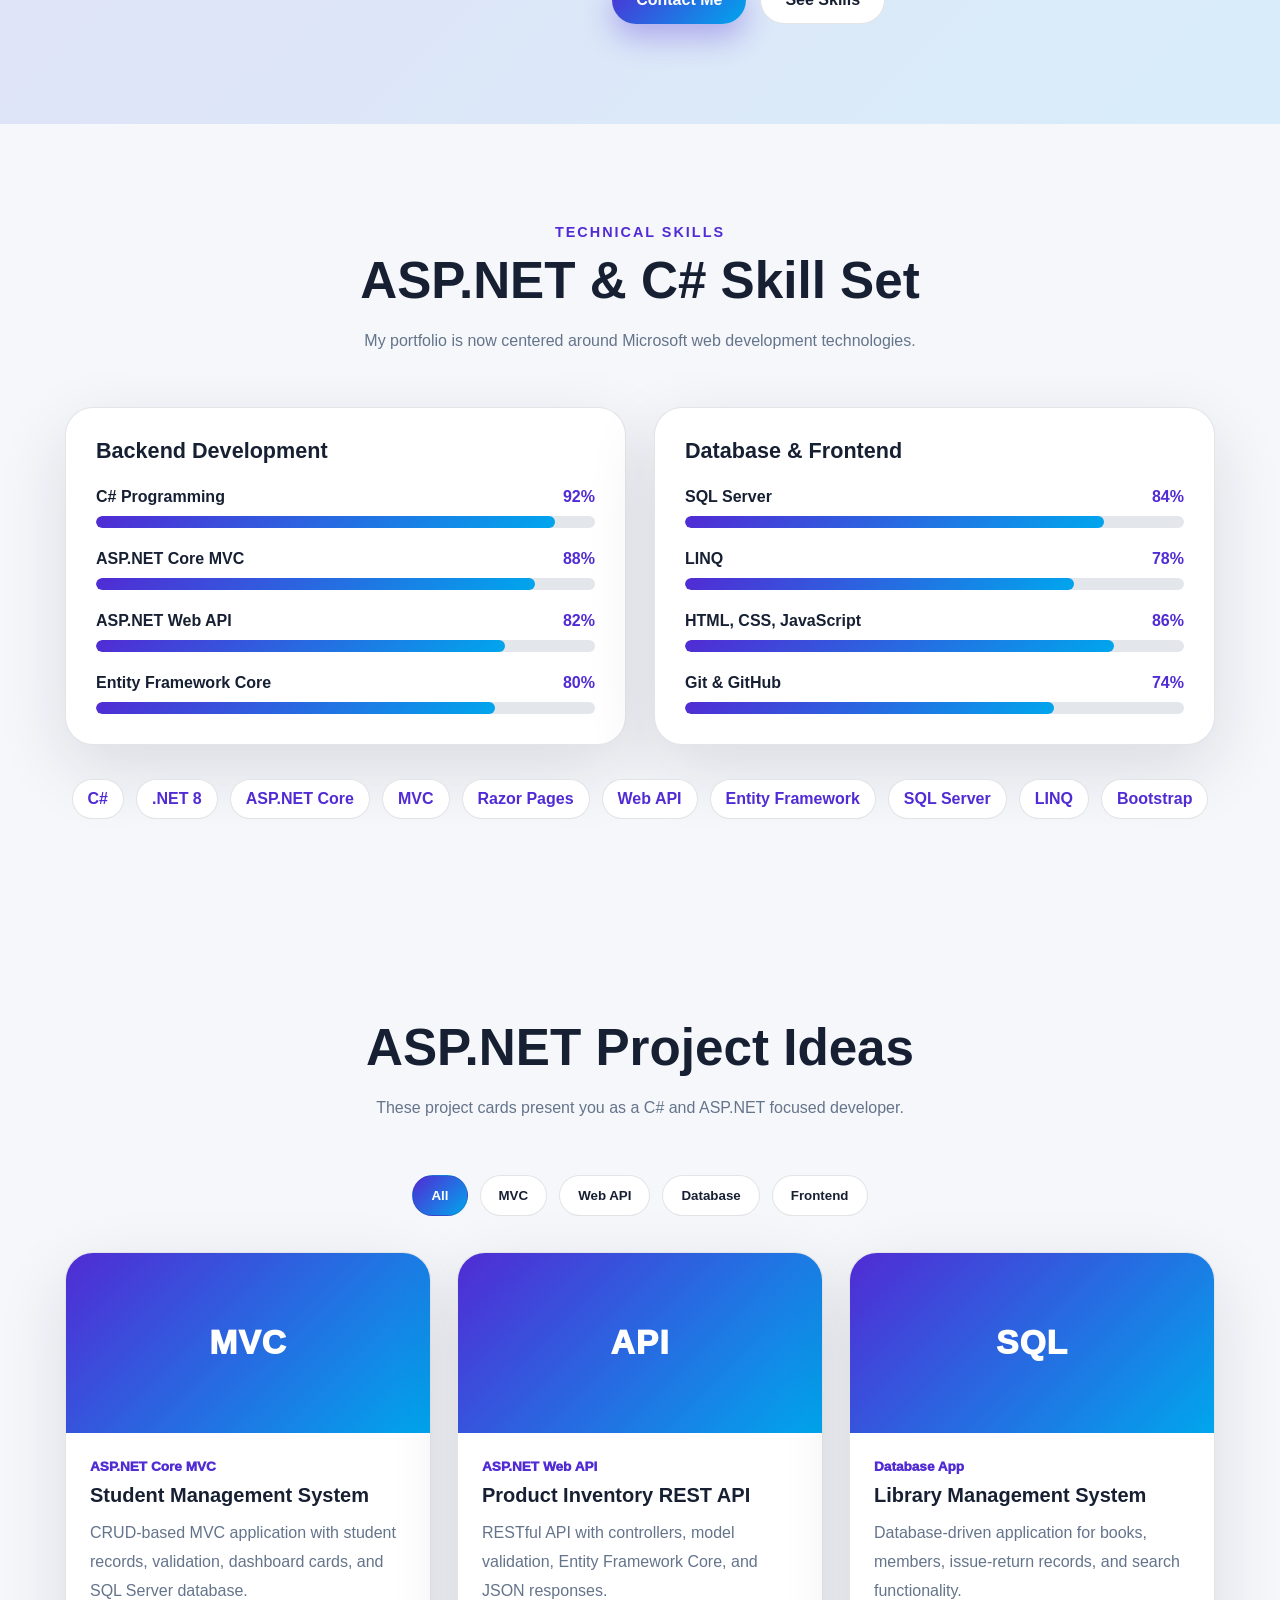
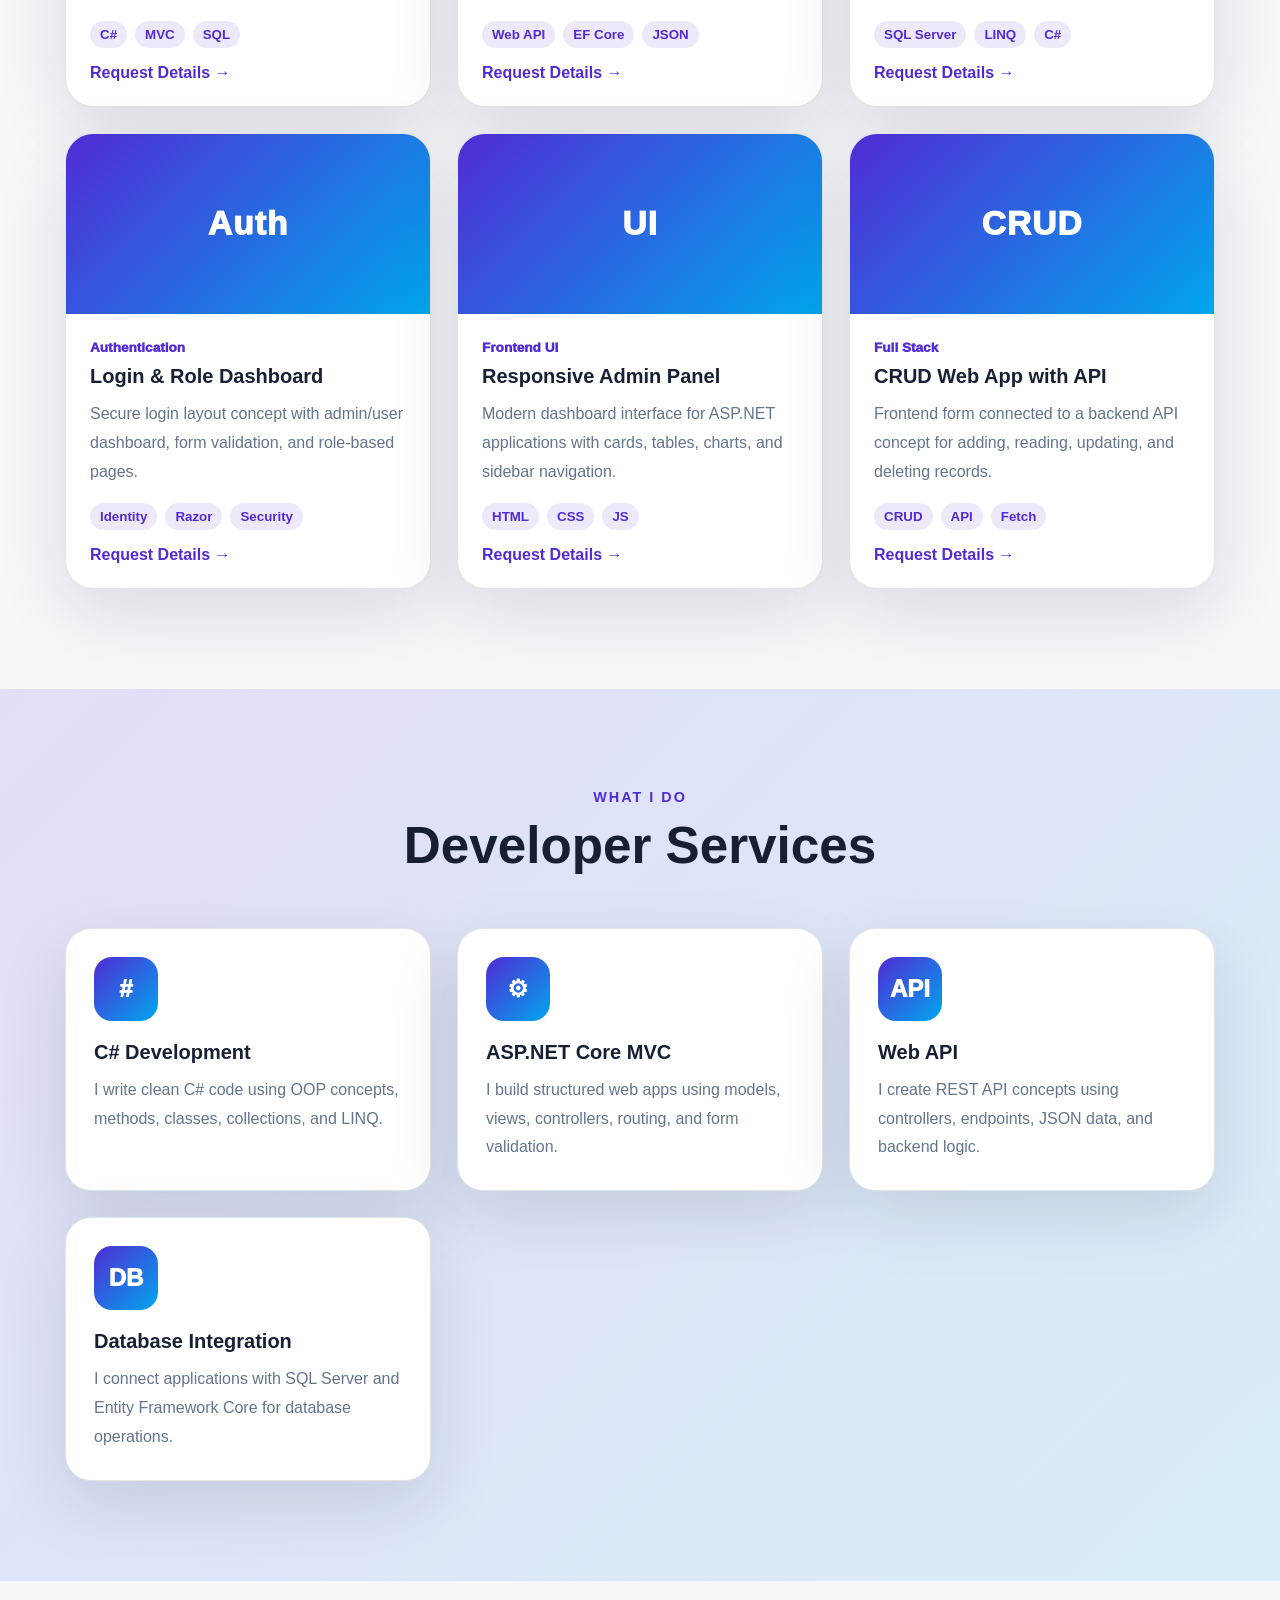
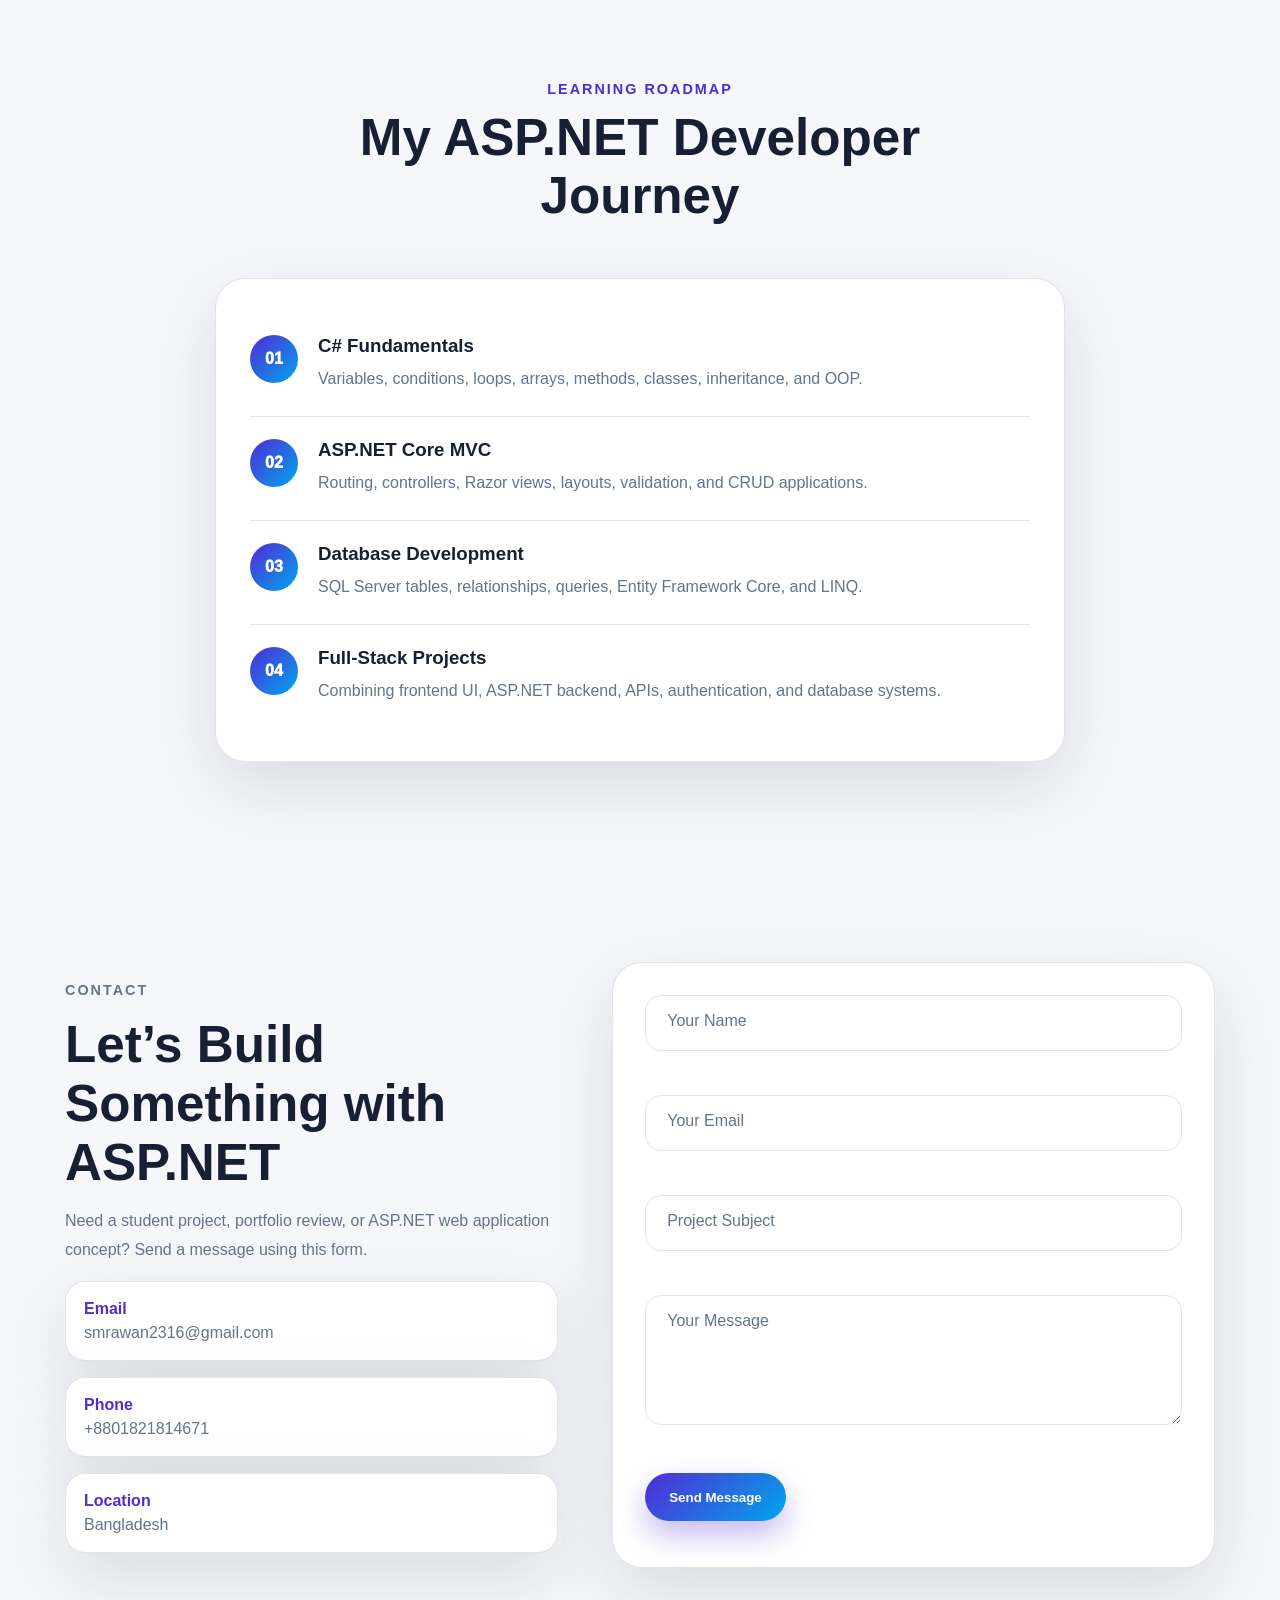
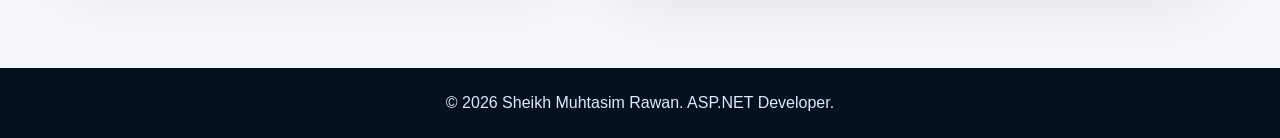
==== commit 30454b0f: "Update portfolio" ====
--- a/index.html
+++ b/index.html
@@ -390,7 +390,7 @@
 
                     <div class="contact-card">
                         <strong>Email</strong>
-                        <span>rawan@example.com</span>
+                        <span>smrawan2316@gmail.com</span>
                     </div>
                     <div class="contact-card">
                         <strong>Phone</strong>
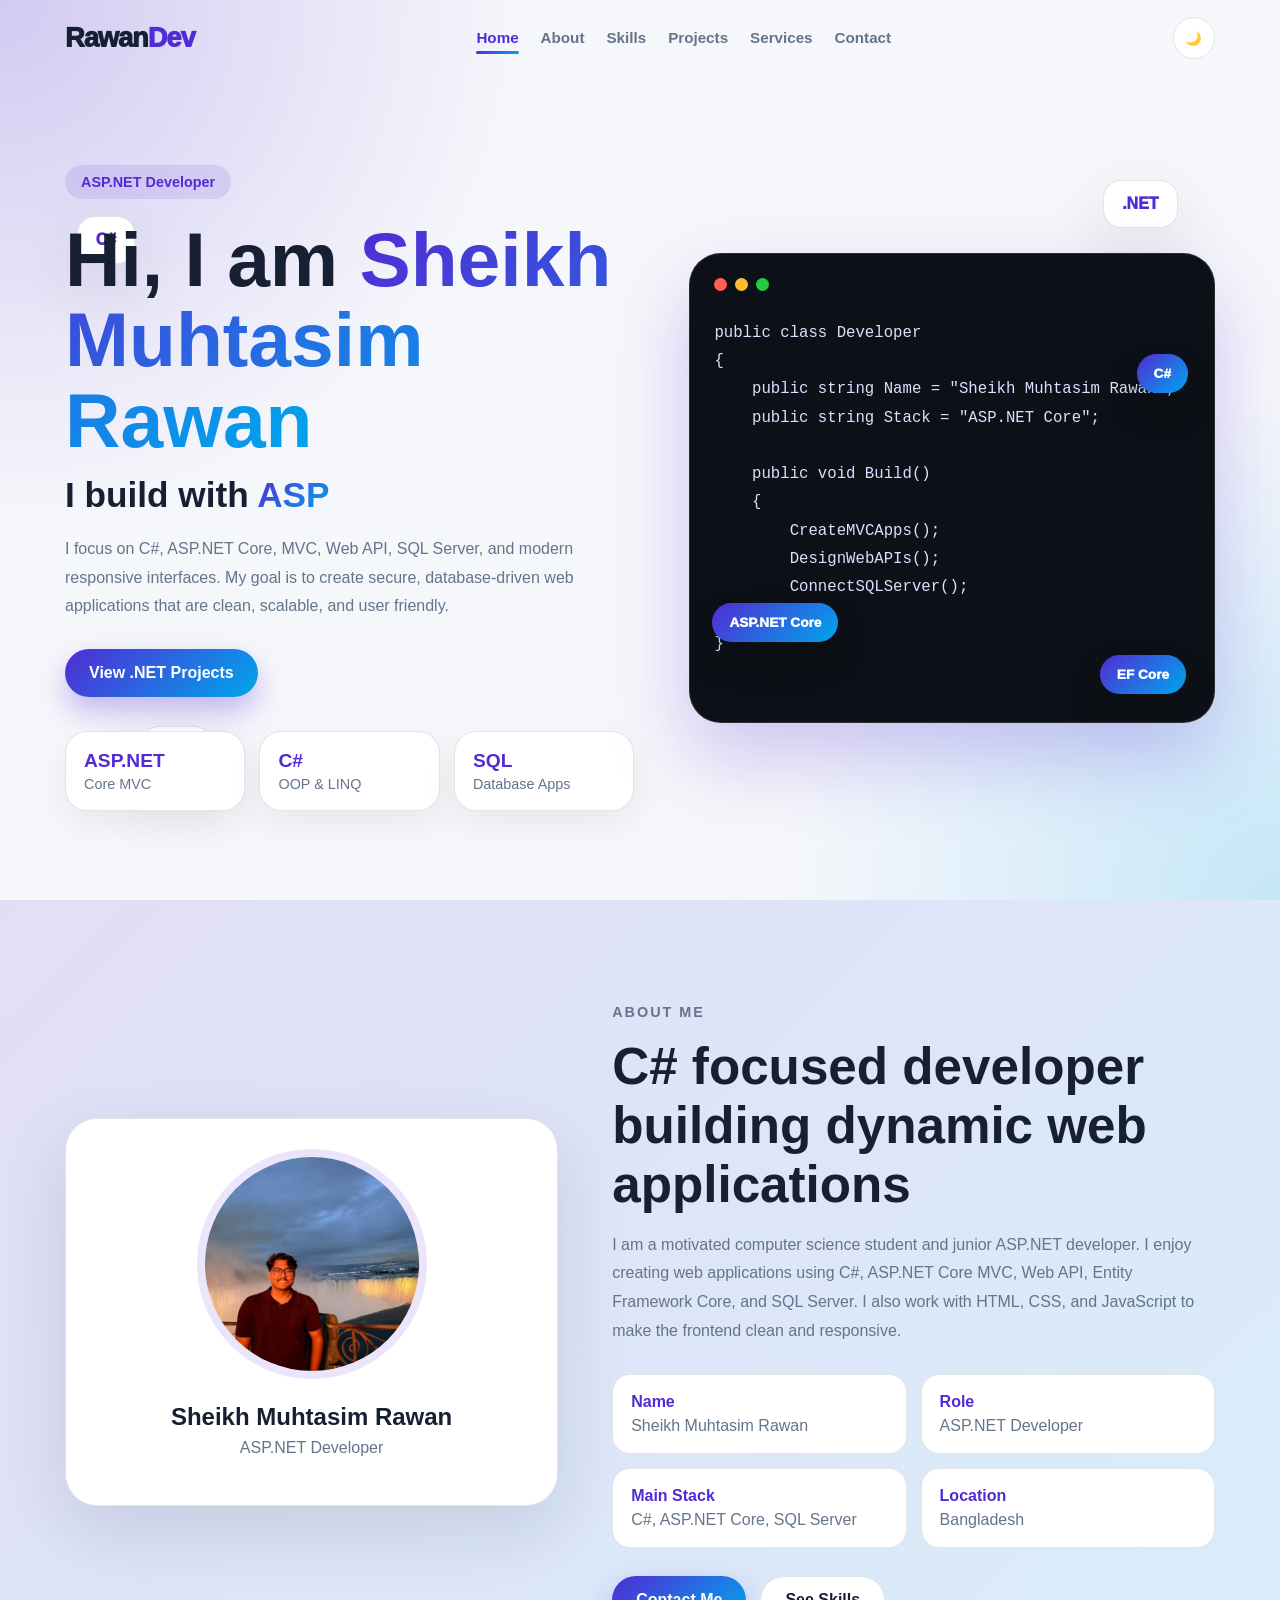
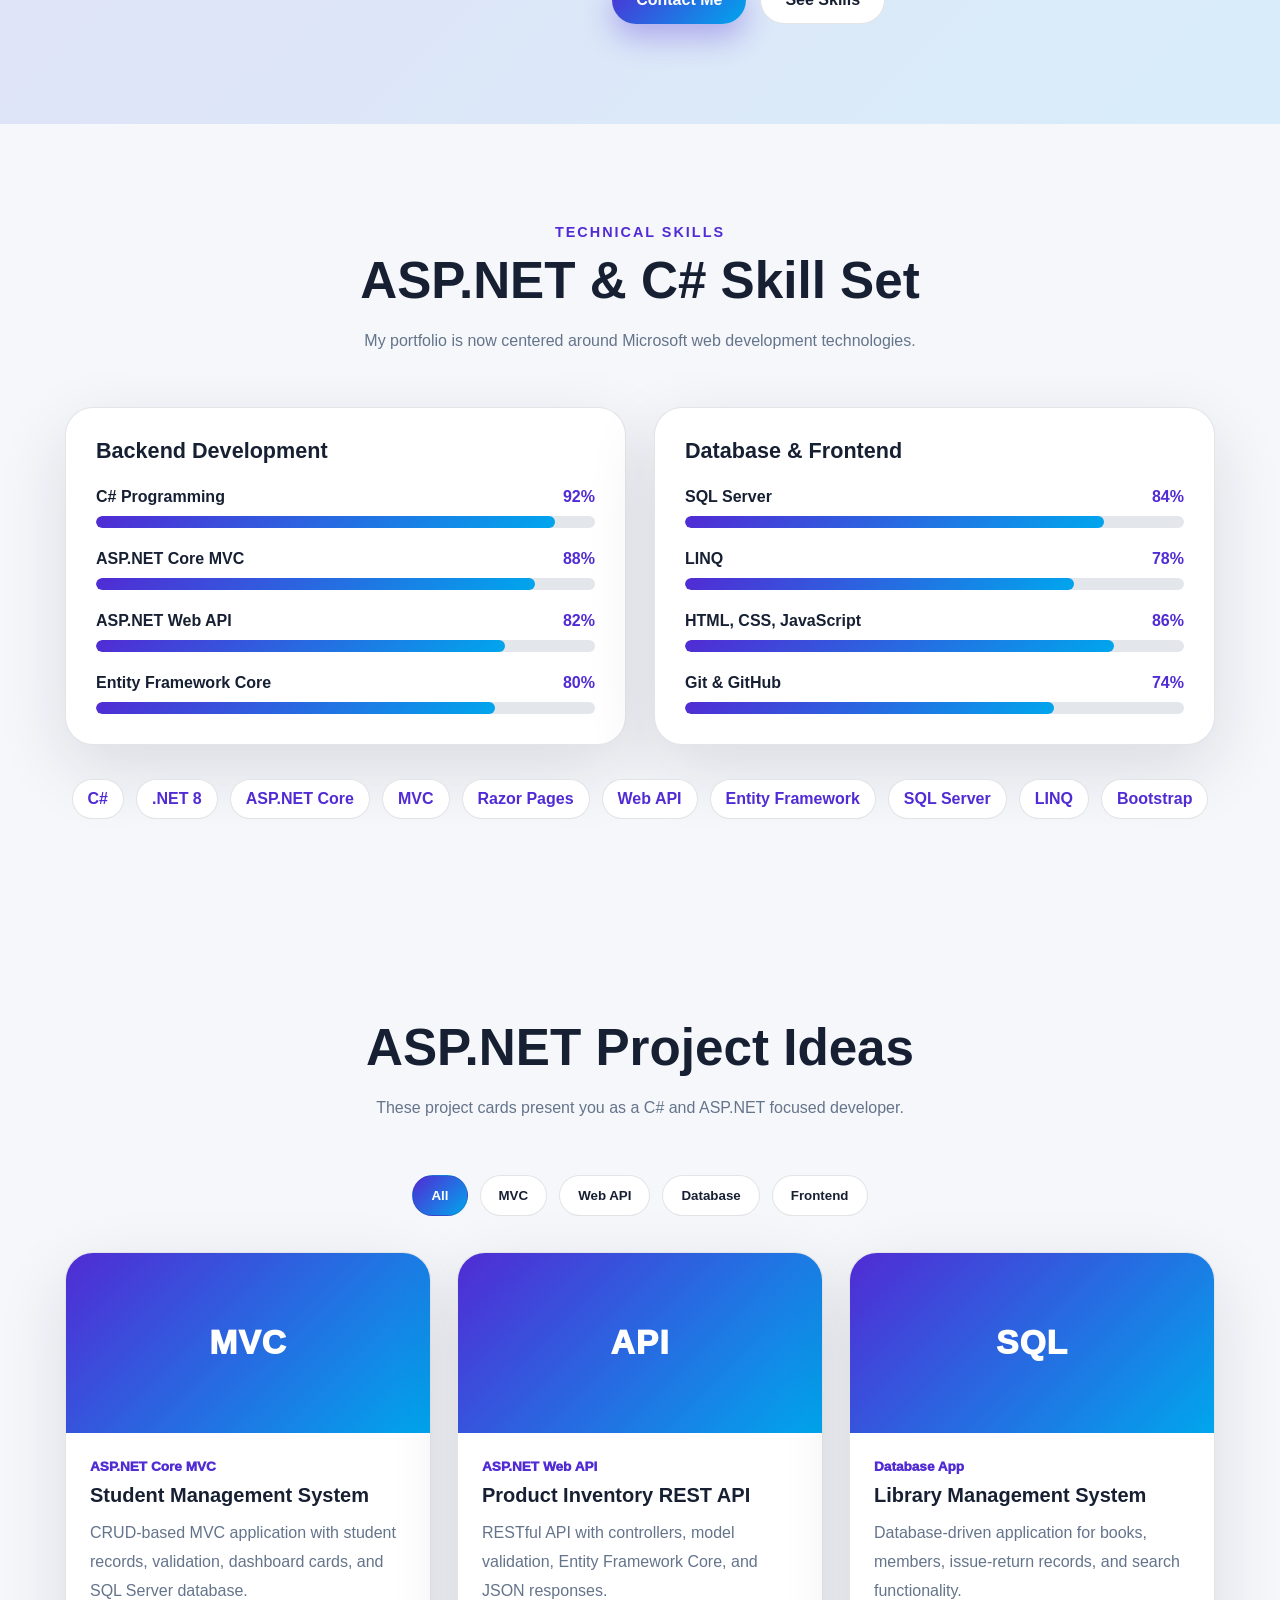
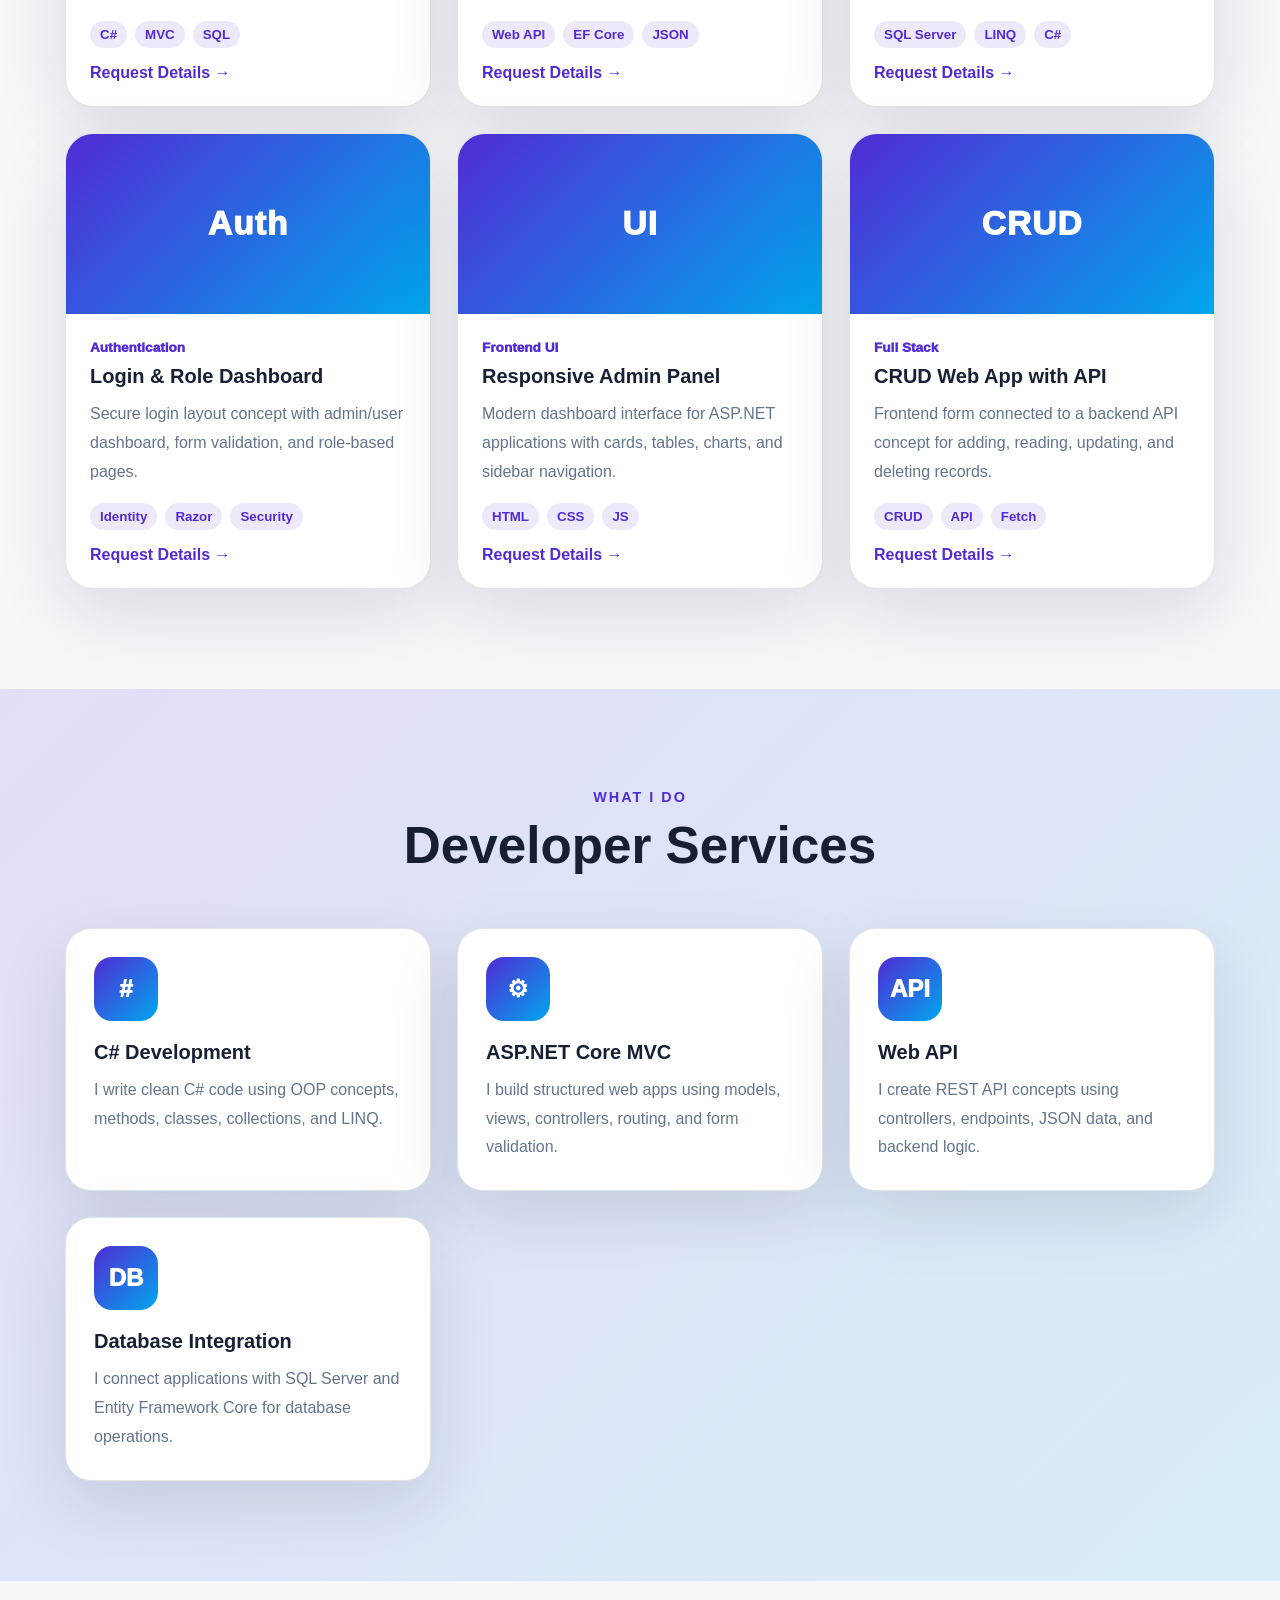
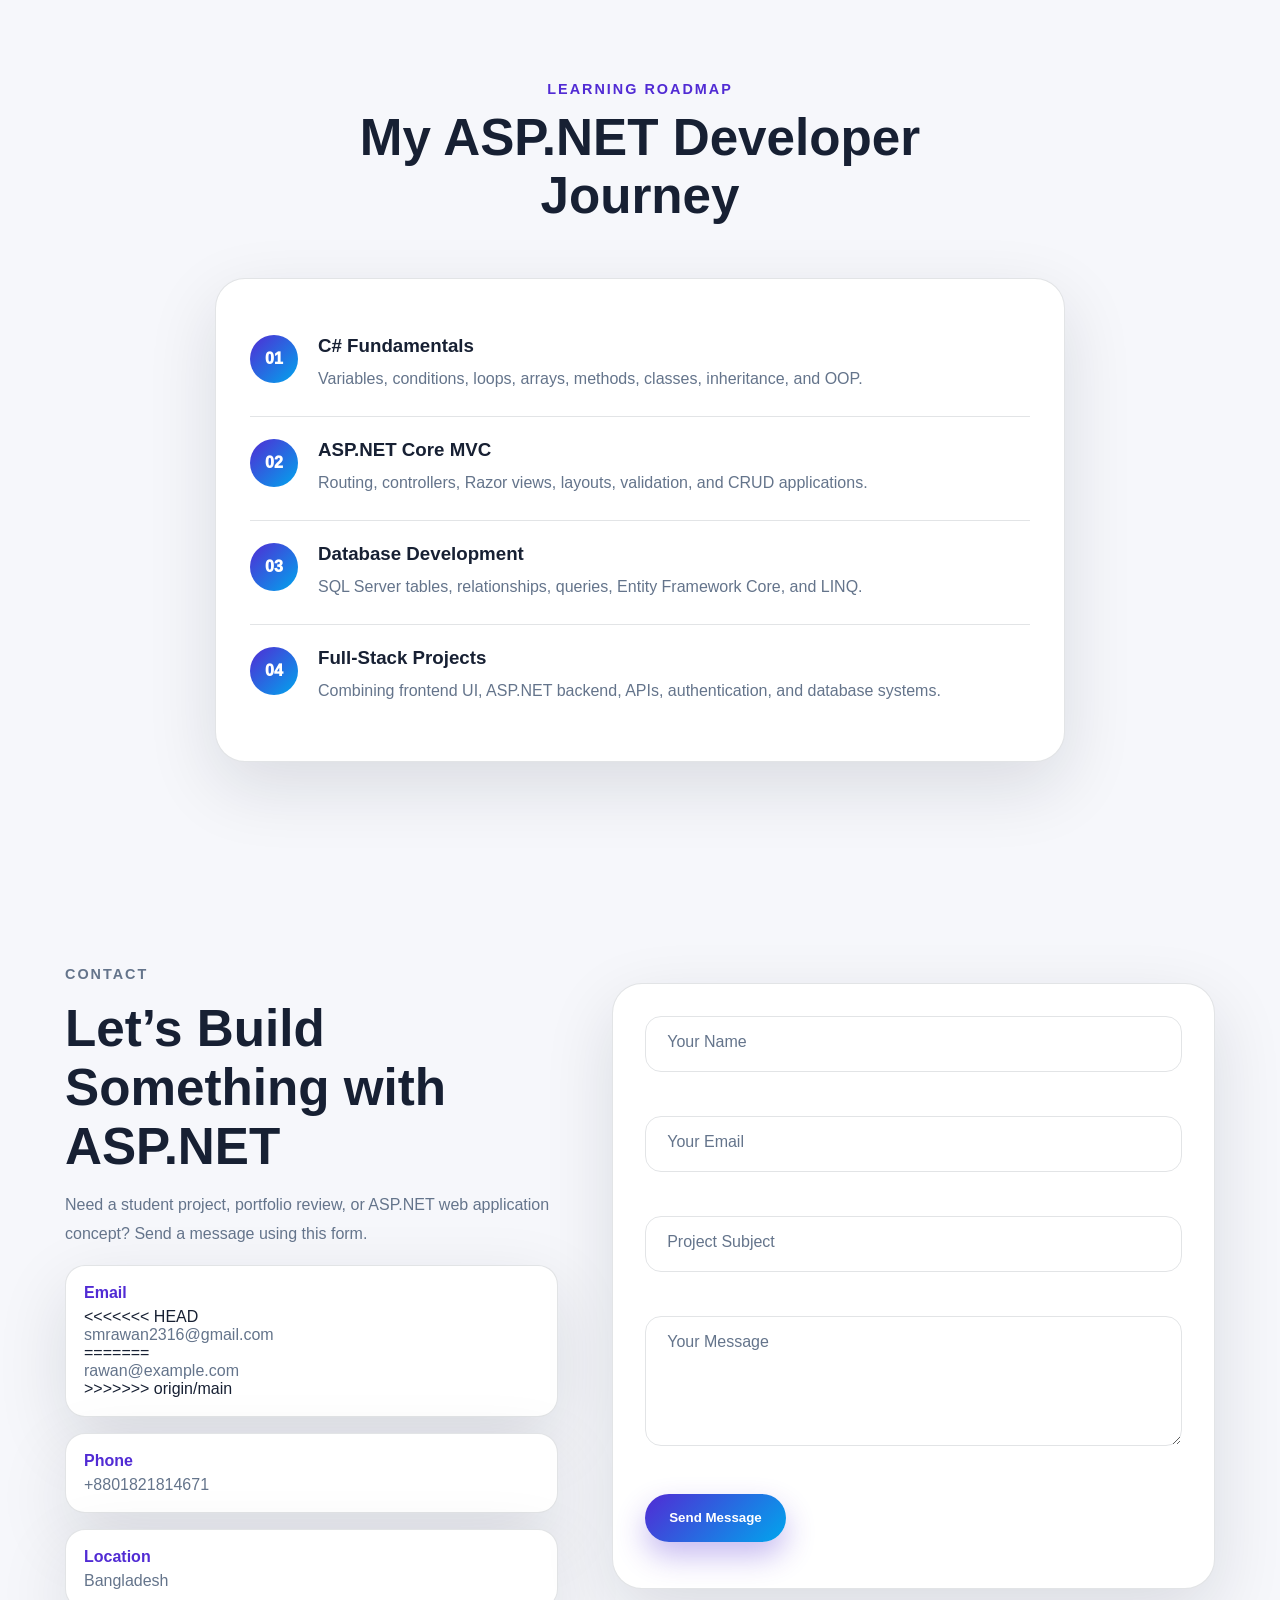
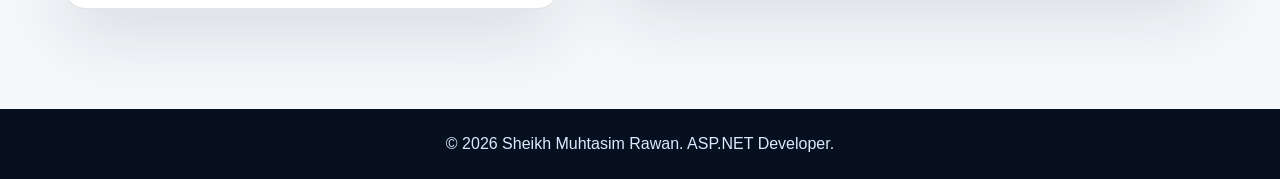
==== commit 9a990f4e: "Merge main into master" ====
--- a/index.html
+++ b/index.html
@@ -390,7 +390,11 @@
 
                     <div class="contact-card">
                         <strong>Email</strong>
+<<<<<<< HEAD
                         <span>smrawan2316@gmail.com</span>
+=======
+                        <span>rawan@example.com</span>
+>>>>>>> origin/main
                     </div>
                     <div class="contact-card">
                         <strong>Phone</strong>
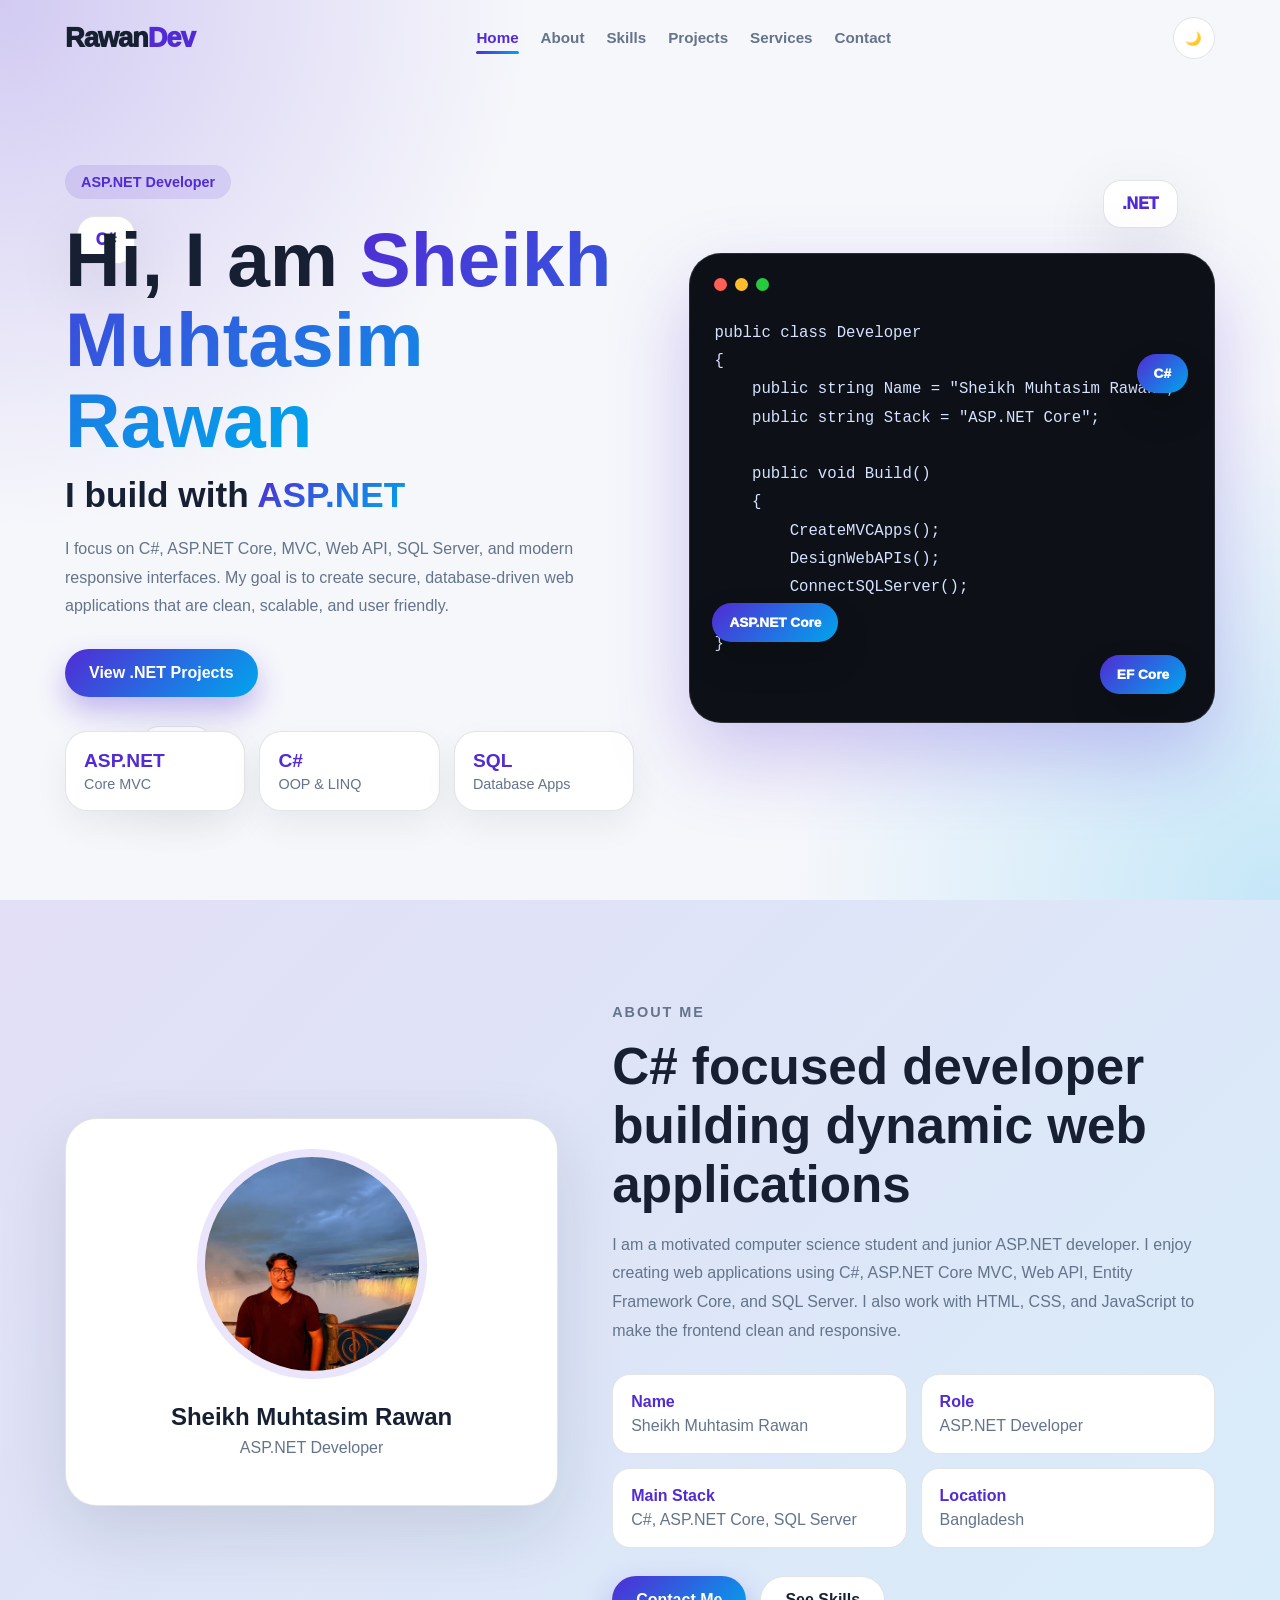
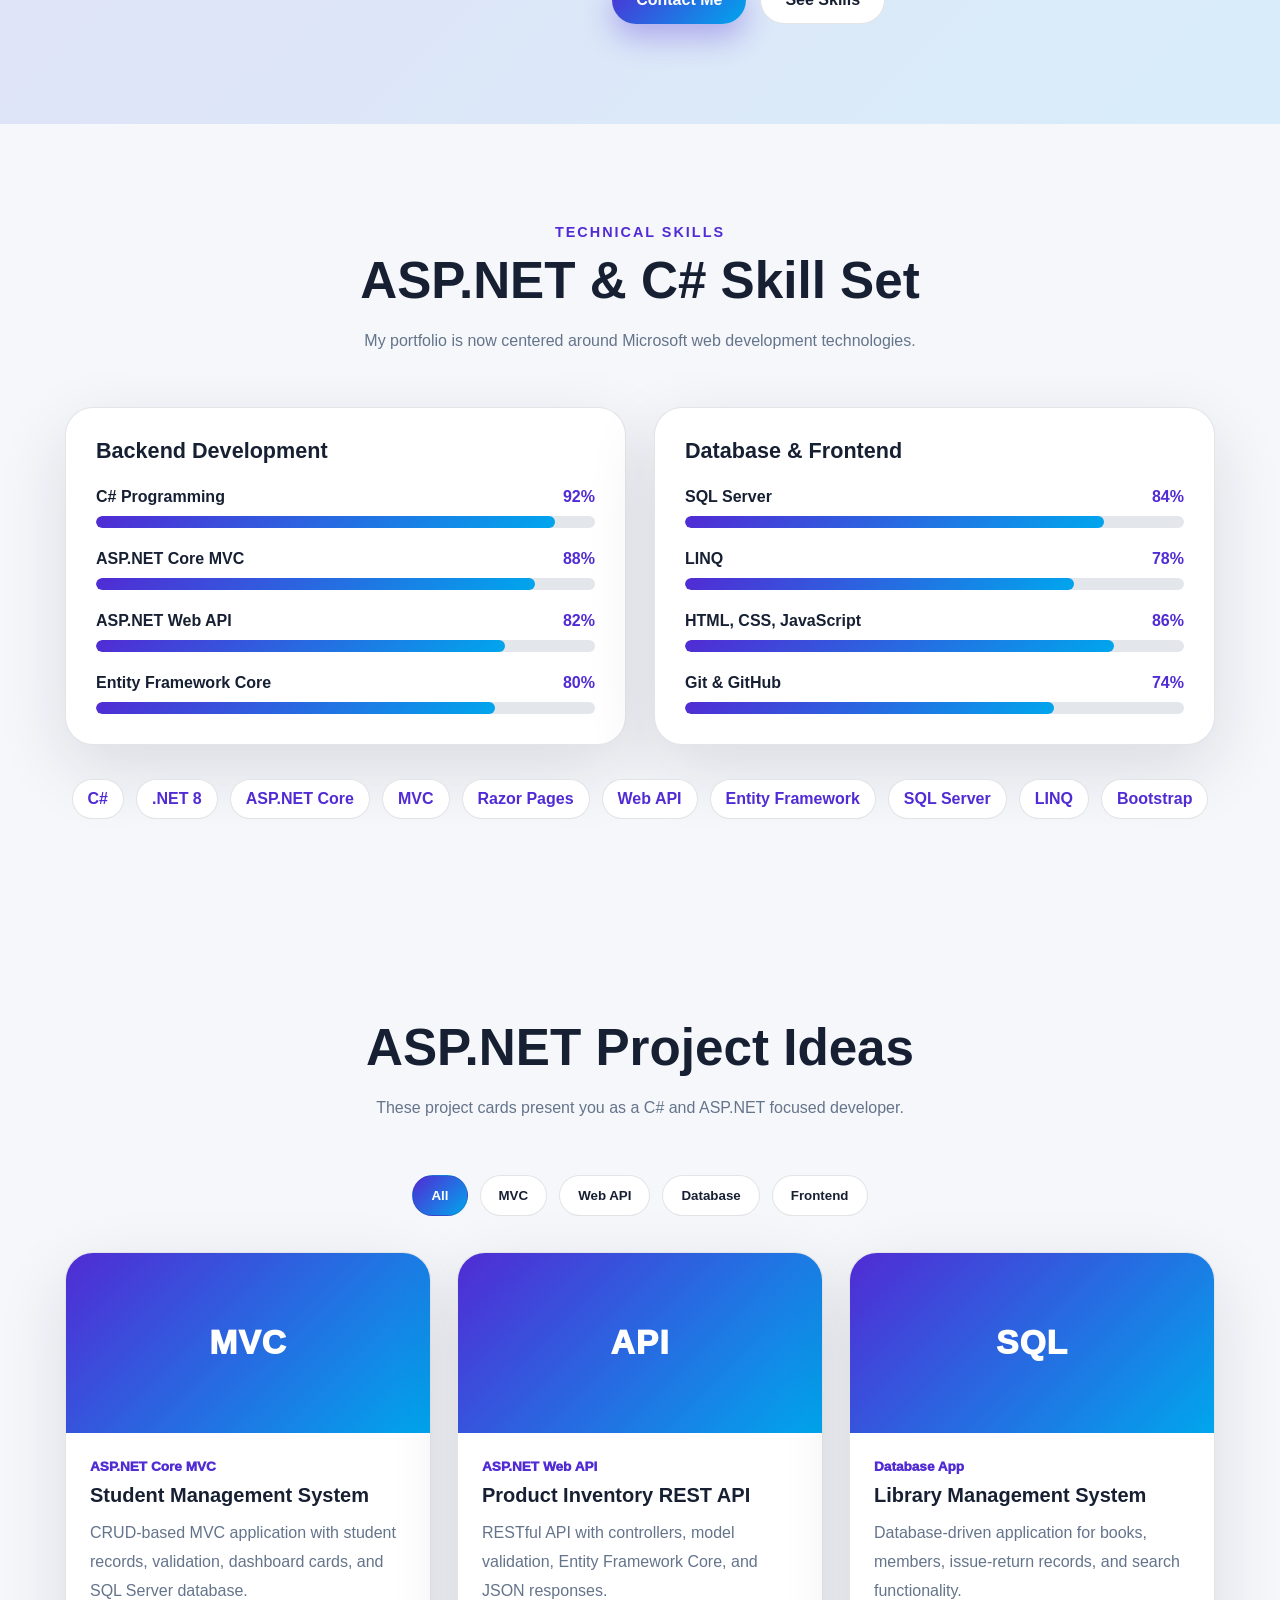
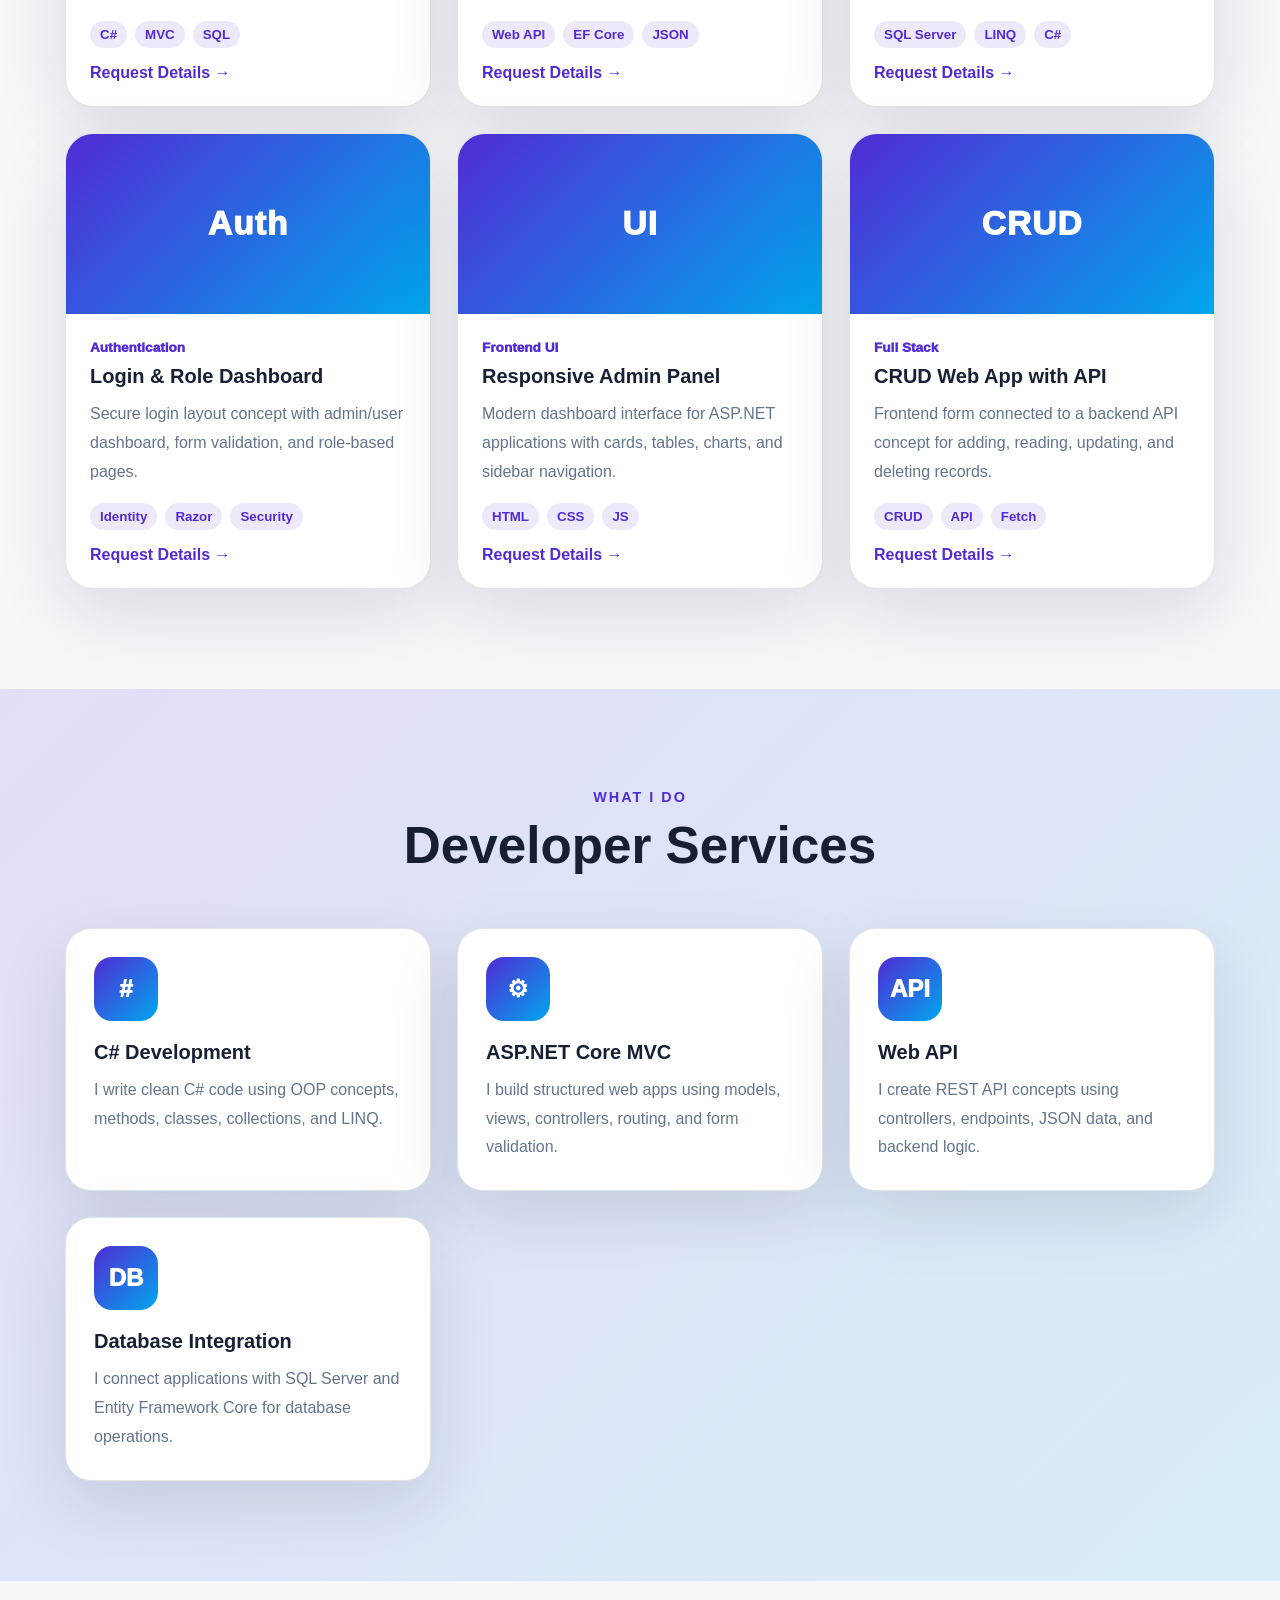
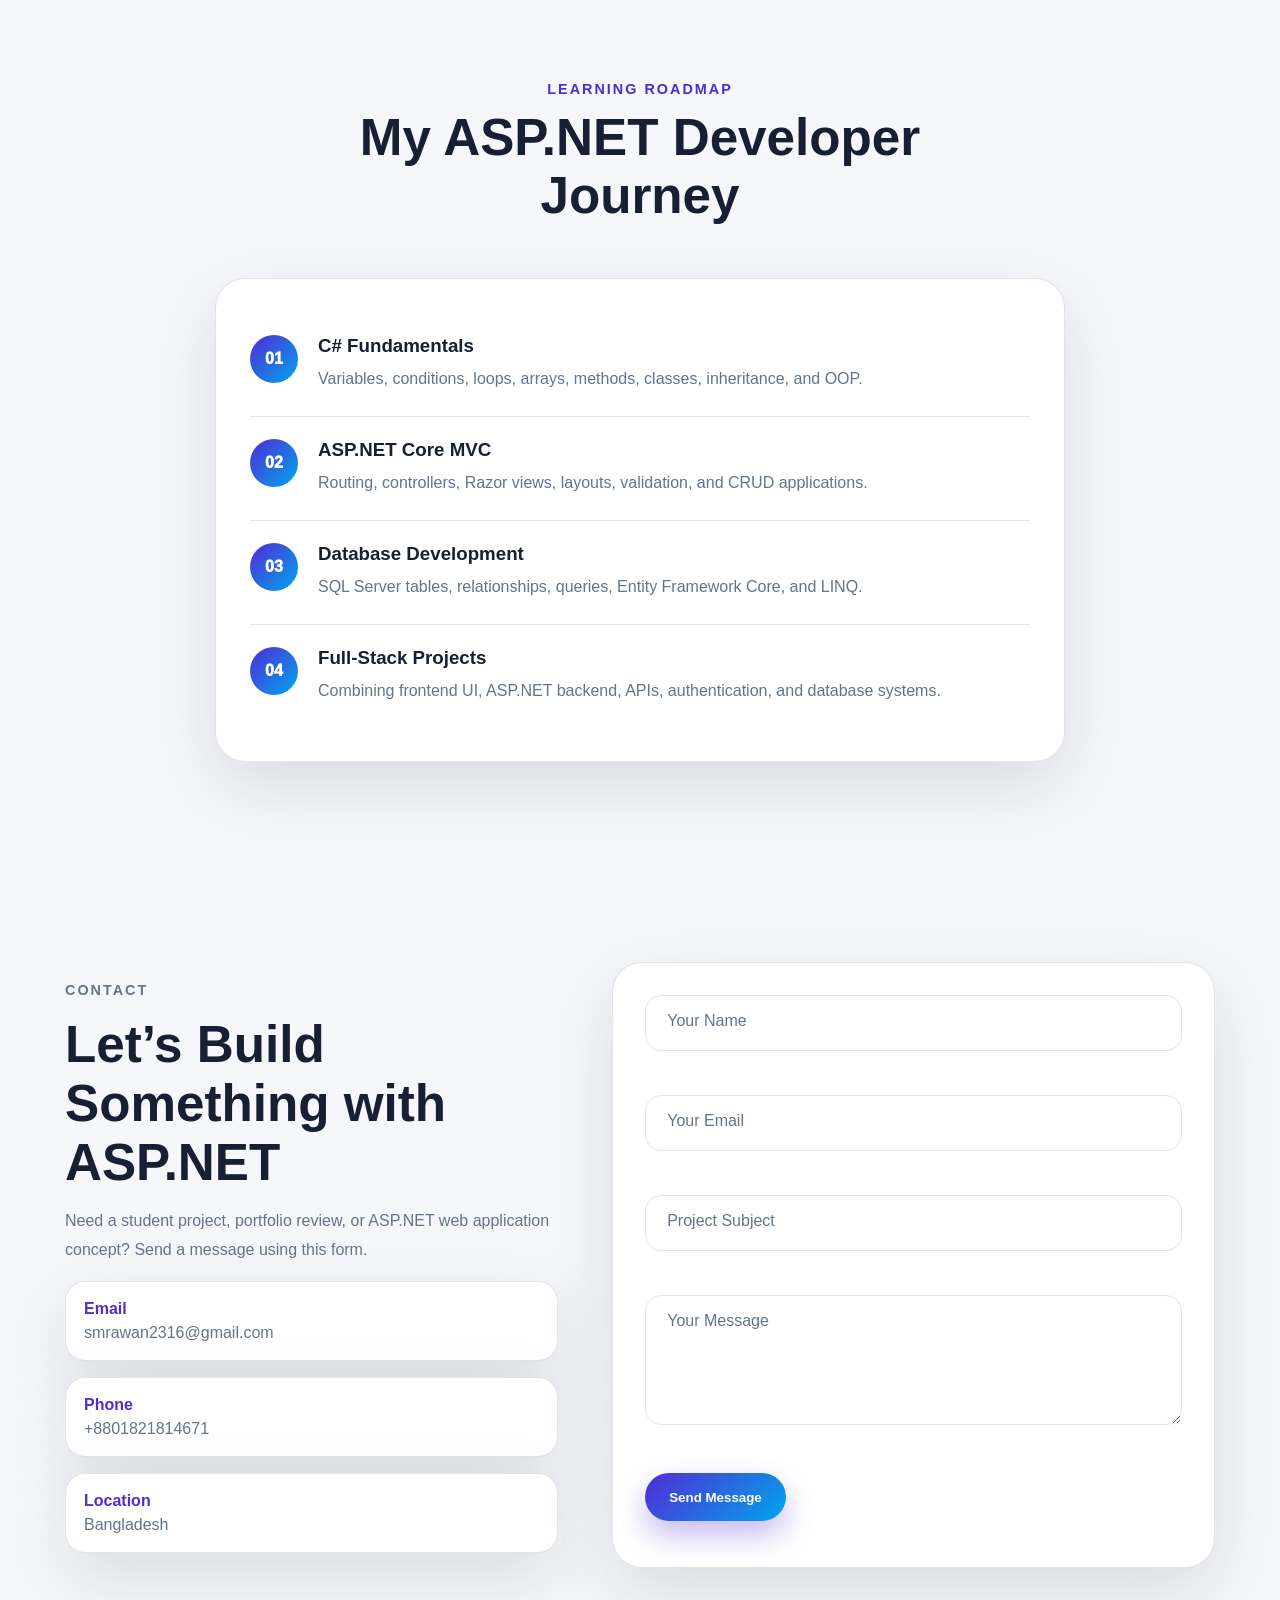
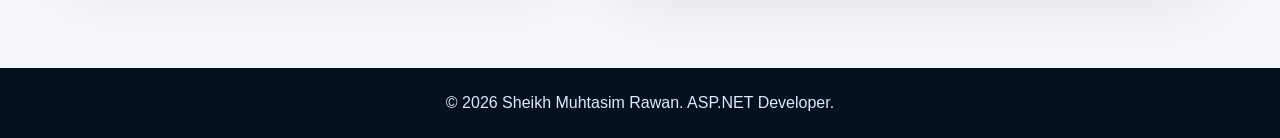
==== commit b71b3d01: "Update portfolio" ====
--- a/index.html
+++ b/index.html
@@ -390,11 +390,7 @@
 
                     <div class="contact-card">
                         <strong>Email</strong>
-<<<<<<< HEAD
                         <span>smrawan2316@gmail.com</span>
-=======
-                        <span>rawan@example.com</span>
->>>>>>> origin/main
                     </div>
                     <div class="contact-card">
                         <strong>Phone</strong>
